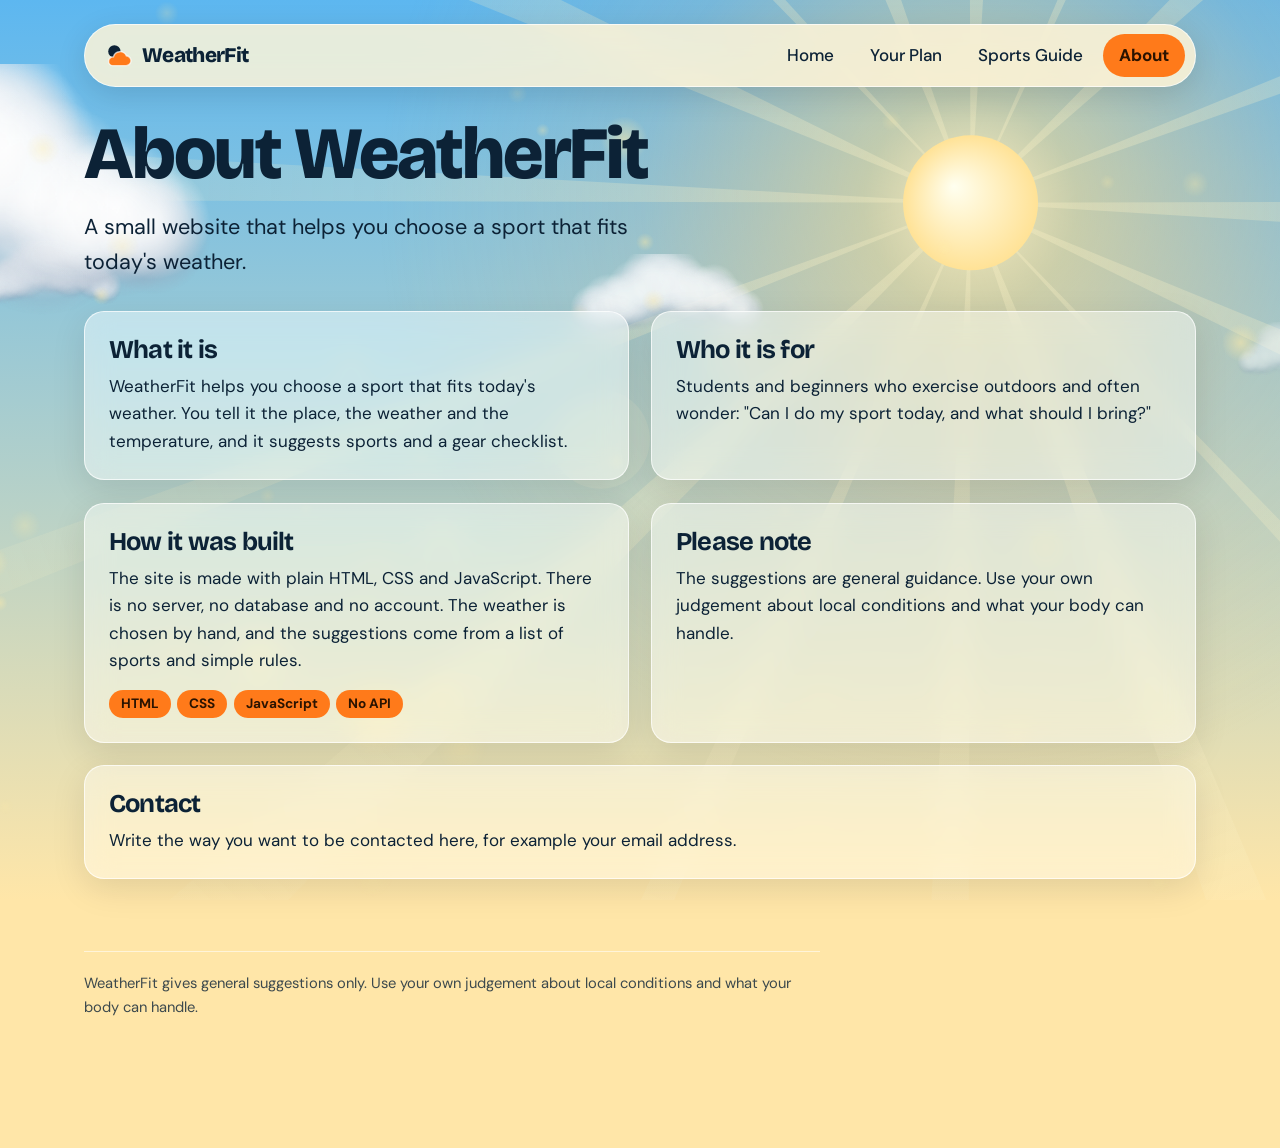
==== about.html @ 41c7cc28 "change2" ====
<!DOCTYPE html>
<html lang="en">
<head>
  <meta charset="UTF-8">
  <meta name="viewport" content="width=device-width, initial-scale=1.0">
  <title>About – WeatherFit</title>
  <meta name="description" content="What WeatherFit is, who it is for and how it was built.">
  <script>try{var w=localStorage.getItem("weatherfit-weather");if(w)document.documentElement.dataset.weather=w}catch(e){}</script>
  <link rel="stylesheet" href="styles.css">
  <link rel="stylesheet" href="about.css">
</head>
<body>
  <header id="site-header"></header>

  <main>
    <h1>About WeatherFit</h1>
    <p class="lead">A small website that helps you choose a sport that fits today's weather.</p>

    <div class="about-grid">
      <section class="panel tilt reveal">
        <h2>What it is</h2>
        <p>WeatherFit helps you choose a sport that fits today's weather. You tell it the place, the weather and the temperature, and it suggests sports and a gear checklist.</p>
      </section>

      <section class="panel tilt reveal">
        <h2>Who it is for</h2>
        <p>Students and beginners who exercise outdoors and often wonder: "Can I do my sport today, and what should I bring?"</p>
      </section>

      <section class="panel tilt reveal">
        <h2>How it was built</h2>
        <p>The site is made with plain HTML, CSS and JavaScript. There is no server, no database and no account. The weather is chosen by hand, and the suggestions come from a list of sports and simple rules.</p>
        <p class="tags"><span>HTML</span><span>CSS</span><span>JavaScript</span><span>No API</span></p>
      </section>

      <section class="panel tilt reveal">
        <h2>Please note</h2>
        <p>The suggestions are general guidance. Use your own judgement about local conditions and what your body can handle.</p>
      </section>

      <section class="panel tilt reveal wide">
        <h2>Contact</h2>
        <p>Write the way you want to be contacted here, for example your email address.</p>
      </section>
    </div>
  </main>

  <footer id="site-footer"></footer>

  <script src="nav.js"></script>
  <script src="sky.js"></script>
  <script src="effects.js"></script>
</body>
</html>
---- styles.css ----
/* WeatherFit - shared styles for every page.
   The whole page changes colour with the weather: sky.js sets <html data-weather="...">
   and the variables below change with it. */

@import url("https://fonts.googleapis.com/css2?family=Bricolage+Grotesque:wght@600;700;800&family=DM+Sans:wght@400;500;700&display=swap");

/* Registering the colours lets the browser fade smoothly from one weather to the next */
@property --sky-top    { syntax: "<color>"; inherits: true; initial-value: #5db7f0; }
@property --sky-bottom { syntax: "<color>"; inherits: true; initial-value: #ffe6a8; }
@property --ink        { syntax: "<color>"; inherits: true; initial-value: #0c2236; }
@property --panel      { syntax: "<color>"; inherits: true; initial-value: rgba(255, 255, 255, 0.46); }
@property --panel-line { syntax: "<color>"; inherits: true; initial-value: rgba(255, 255, 255, 0.7); }
@property --field      { syntax: "<color>"; inherits: true; initial-value: rgba(255, 255, 255, 0.7); }
@property --accent     { syntax: "<color>"; inherits: true; initial-value: #ff7a1a; }
@property --accent-ink { syntax: "<color>"; inherits: true; initial-value: #2b1300; }

:root {
  --sky-top: #5db7f0;
  --sky-bottom: #ffe6a8;
  --ink: #0c2236;
  --panel: rgba(255, 255, 255, 0.46);
  --panel-line: rgba(255, 255, 255, 0.7);
  --field: rgba(255, 255, 255, 0.7);
  --accent: #ff7a1a;
  --accent-ink: #2b1300;

  --display: "Bricolage Grotesque", "Segoe UI", system-ui, sans-serif;
  --text: "DM Sans", system-ui, -apple-system, "Segoe UI", sans-serif;
  --radius: 1.25rem;
}

html[data-weather="cloudy"] {
  --sky-top: #8fa3b5; --sky-bottom: #dfe6ec; --ink: #14212d;
  --panel: rgba(255, 255, 255, 0.5); --panel-line: rgba(255, 255, 255, 0.75); --field: rgba(255, 255, 255, 0.72);
  --accent: #2f4f73; --accent-ink: #ffffff;
}
html[data-weather="rainy"] {
  --sky-top: #101d2e; --sky-bottom: #3b5873; --ink: #eef5fc;
  --panel: rgba(8, 18, 32, 0.5); --panel-line: rgba(180, 210, 240, 0.28); --field: rgba(255, 255, 255, 0.1);
  --accent: #8cc8ff; --accent-ink: #06121f;
}
html[data-weather="snowy"] {
  --sky-top: #a3bad1; --sky-bottom: #e2ecf5; --ink: #12263a;
  --panel: rgba(255, 255, 255, 0.6); --panel-line: rgba(255, 255, 255, 0.9); --field: rgba(255, 255, 255, 0.8);
  --accent: #2b6cb0; --accent-ink: #ffffff;
}
html[data-weather="windy"] {
  --sky-top: #3f9d8a; --sky-bottom: #cfeee0; --ink: #082a22;
  --panel: rgba(255, 255, 255, 0.42); --panel-line: rgba(255, 255, 255, 0.7); --field: rgba(255, 255, 255, 0.7);
  --accent: #0b6b57; --accent-ink: #ffffff;
}

* { box-sizing: border-box; }

html {
  transition: --sky-top .9s ease, --sky-bottom .9s ease, --ink .9s ease, --panel .9s ease,
              --panel-line .9s ease, --field .9s ease, --accent .9s ease, --accent-ink .9s ease;
  background: var(--sky-bottom) linear-gradient(180deg, var(--sky-top), var(--sky-bottom)) fixed;
  color: var(--ink);
  scroll-behavior: smooth;
  scroll-padding-top: 6.5rem;     /* keeps focused items from hiding under the sticky menu */
}

body {
  margin: 0;
  min-height: 100vh;
  font-family: var(--text);
  font-size: 1.0625rem;
  line-height: 1.6;
  padding-bottom: 6rem;          /* room for the bottom bar on phones */
}

/* the weather canvas sits behind everything */
#sky {
  position: fixed;
  inset: 0;
  z-index: -1;
  pointer-events: none;
}

h1, h2, h3 {
  font-family: var(--display);
  line-height: 1.08;
  letter-spacing: -0.03em;
  margin: 0;
}
h1 { font-size: clamp(2.4rem, 7vw, 4.6rem); font-weight: 800; margin-bottom: 1rem; }
h2 { font-size: clamp(1.6rem, 4vw, 2.4rem); font-weight: 700; }
h3 { font-size: 1.2rem; font-weight: 700; }
p { margin: 0 0 1rem; }
a { color: inherit; }

:focus-visible { outline: 3px solid currentColor; outline-offset: 3px; }

main, #site-header, #site-footer {
  max-width: 72rem;
  margin-inline: auto;
  padding-inline: 1.25rem;
}
main { padding-block: 2.5rem 3rem; }

.sr-only {
  position: absolute; width: 1px; height: 1px; overflow: hidden;
  clip: rect(0 0 0 0); white-space: nowrap;
}

.eyebrow {
  display: inline-block;
  margin-bottom: 1rem;
  padding: .3rem .8rem;
  border: 1.5px solid currentColor;
  border-radius: 999px;
  font-size: .8rem;
  font-weight: 700;
  letter-spacing: .08em;
  text-transform: uppercase;
}
.lead { font-size: clamp(1.1rem, 2.4vw, 1.35rem); max-width: 38rem; }

/* ---------- Navigation ---------- */
#site-header { position: sticky; top: .75rem; z-index: 20; padding-top: .75rem; }

.site-nav {
  display: flex;
  align-items: center;
  justify-content: space-between;
  gap: 1rem;
  padding: .55rem .6rem .55rem 1.1rem;
  /* the panel colour over a solid base, so page content never shows through the menu */
  background: linear-gradient(var(--panel), var(--panel)),
              color-mix(in srgb, var(--sky-bottom) 75%, transparent);
  border: 1px solid var(--panel-line);
  border-radius: 999px;
  backdrop-filter: blur(16px) saturate(1.4);
  -webkit-backdrop-filter: blur(16px) saturate(1.4);
  box-shadow: 0 8px 30px rgba(0, 0, 0, .12);
}
.logo {
  display: inline-flex;
  align-items: center;
  gap: .55rem;
  font-family: var(--display);
  font-weight: 800;
  font-size: 1.3rem;
  letter-spacing: -0.03em;
  text-decoration: none;
}
.logo .mark { width: 1.9rem; height: 1.9rem; }
.links { display: flex; gap: .25rem; margin: 0; padding: 0; list-style: none; }
.links a {
  display: block;
  padding: .5rem 1rem;
  border-radius: 999px;
  font-weight: 500;
  text-decoration: none;
  transition: background-color .2s ease;
}
.links a:hover { background: var(--panel-line); }
.links a[aria-current="page"] { background: var(--accent); color: var(--accent-ink); font-weight: 700; }

/* ---------- Glass panels, buttons ---------- */
.panel {
  background: var(--panel);
  border: 1px solid var(--panel-line);
  border-radius: var(--radius);
  padding: 1.5rem;
  backdrop-filter: blur(14px) saturate(1.3);
  -webkit-backdrop-filter: blur(14px) saturate(1.3);
  box-shadow: 0 10px 34px rgba(0, 0, 0, .1);
}

.btn {
  display: inline-block;
  padding: .95rem 1.7rem;
  border: 0;
  border-radius: 999px;
  background: var(--accent);
  color: var(--accent-ink);
  font: 700 1rem/1 var(--text);
  text-decoration: none;
  cursor: pointer;
  box-shadow: 0 8px 22px rgba(0, 0, 0, .18);
  transition: transform .2s ease, box-shadow .2s ease;
}
.btn:hover { transform: translateY(-3px); box-shadow: 0 14px 28px rgba(0, 0, 0, .22); }
.btn.ghost {
  background: transparent;
  color: inherit;
  border: 2px solid currentColor;
  box-shadow: none;
}

/* ---------- 3D tilt and glare (effects.js) ---------- */
.tilt {
  position: relative;
  transform-style: preserve-3d;
  transition: transform .18s ease-out, box-shadow .2s ease;
  will-change: transform;
}
.tilt::after {
  content: "";
  position: absolute;
  inset: 0;
  border-radius: inherit;
  background: radial-gradient(circle at var(--mx, 50%) var(--my, 0%), rgba(255, 255, 255, .35), transparent 55%);
  opacity: 0;
  pointer-events: none;
  transition: opacity .2s ease;
}
.tilt.is-tilting::after { opacity: 1; }
.tilt.is-tilting { box-shadow: 0 22px 44px rgba(0, 0, 0, .22); }

/* ---------- Scroll reveal (effects.js) ---------- */
.js-reveal .reveal { opacity: 0; transform: translateY(26px); transition: opacity .7s ease, transform .7s ease; }
.js-reveal .reveal.in { opacity: 1; transform: none; }

/* ---------- Weather icons ---------- */
.wx-icon { display: inline-block; width: 1.6em; height: 1.6em; vertical-align: middle; }
.wx-icon svg { display: block; width: 100%; height: 100%; }

/* ---------- Forms (used on Your Plan) ---------- */
fieldset { border: 0; margin: 0; padding: 0; min-width: 0; }
legend, label.field-label { display: block; padding: 0; margin-bottom: .6rem; font-weight: 700; }

.choices { display: grid; grid-template-columns: repeat(auto-fill, minmax(7.5rem, 1fr)); gap: .5rem; }
.choice { position: relative; display: flex; }
.choice input { position: absolute; inset: 0; width: 100%; height: 100%; margin: 0; opacity: 0; cursor: pointer; }
.choice span {
  flex: 1;
  display: flex;
  align-items: center;
  justify-content: center;
  gap: .45rem;
  min-height: 3rem;
  padding: .55rem .8rem;
  background: var(--field);
  border: 2px solid transparent;
  border-radius: 1rem;
  font-weight: 500;
  text-align: center;
  transition: background-color .2s ease, transform .2s ease, border-color .2s ease;
}
.choice:hover span { transform: translateY(-2px); border-color: var(--panel-line); }
.choice input:checked + span { background: var(--accent); color: var(--accent-ink); font-weight: 700; }
.choice input:focus-visible + span { outline: 3px solid currentColor; outline-offset: 3px; }
.choice .wx-icon { width: 1.4em; height: 1.4em; }

.error { min-height: 1.3em; margin: .4rem 0 0; font-size: .95rem; font-weight: 700; color: #b3261e; }
html[data-weather="rainy"] .error { color: #ffb4ab; }

/* ---------- Footer ---------- */
#site-footer { padding-block: 1.5rem 2rem; }
#site-footer p {
  max-width: 46rem;
  margin: 0;
  padding-top: 1.25rem;
  border-top: 1px solid var(--panel-line);
  font-size: .92rem;
  opacity: .8;
}

/* ---------- Phones: logo on top, the four links in a bar at the bottom ---------- */
@media (max-width: 47.99rem) {
  /* on phones the top bar scrolls away; the links live in the bottom bar */
  #site-header { position: static; }

  /* no blur on the nav itself: a blurred parent would stop the bottom bar from staying fixed */
  .site-nav {
    padding: .5rem 1rem;
    backdrop-filter: none;
    -webkit-backdrop-filter: none;
  }

  .links {
    position: fixed;
    z-index: 30;
    left: .75rem;
    right: .75rem;
    bottom: .75rem;
    padding: .35rem;
    background: var(--panel);
    border: 1px solid var(--panel-line);
    border-radius: 1.3rem;
    backdrop-filter: blur(18px) saturate(1.4);
    -webkit-backdrop-filter: blur(18px) saturate(1.4);
    box-shadow: 0 10px 30px rgba(0, 0, 0, .25);
  }
  .links li { flex: 1; }
  .links a { padding: .8rem .25rem; text-align: center; font-size: .82rem; border-radius: 1rem; }
}

@media (prefers-reduced-motion: reduce) {
  html { scroll-behavior: auto; transition: none; }
  .tilt, .btn, .choice span, .links a { transition: none; }
  .js-reveal .reveal { opacity: 1; transform: none; transition: none; }
}
---- about.css ----
/* About page only */

.about-grid { display: grid; gap: 1.1rem; margin-top: 2rem; }
.about-grid h2 { margin-bottom: .6rem; font-size: 1.6rem; }
.about-grid p:last-child { margin-bottom: 0; }

.tags { display: flex; flex-wrap: wrap; gap: .4rem; margin-top: 1rem; }
.tags span {
  padding: .2rem .75rem;
  background: var(--accent);
  color: var(--accent-ink);
  border-radius: 999px;
  font-size: .85rem;
  font-weight: 700;
}

@media (min-width: 48rem) {
  .about-grid { grid-template-columns: repeat(2, 1fr); gap: 1.4rem; }
  .about-grid .wide { grid-column: 1 / -1; }
}
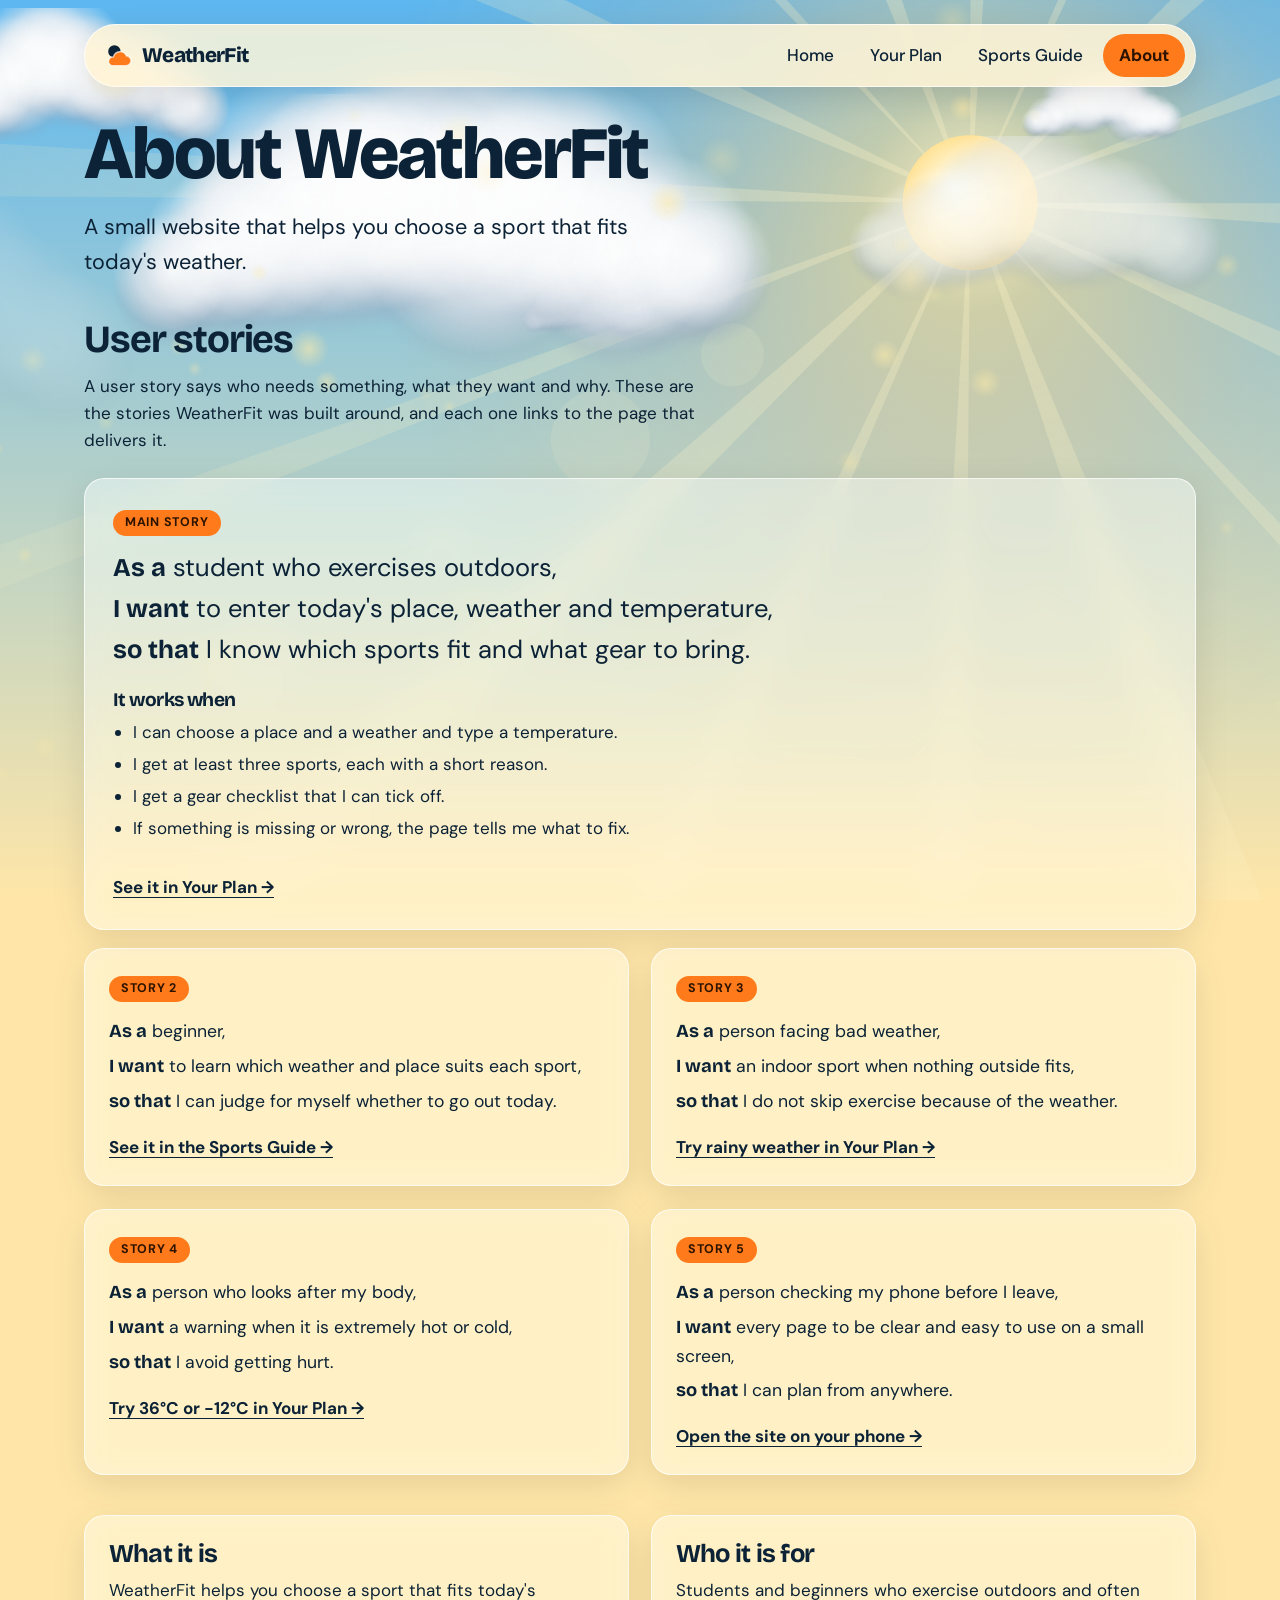
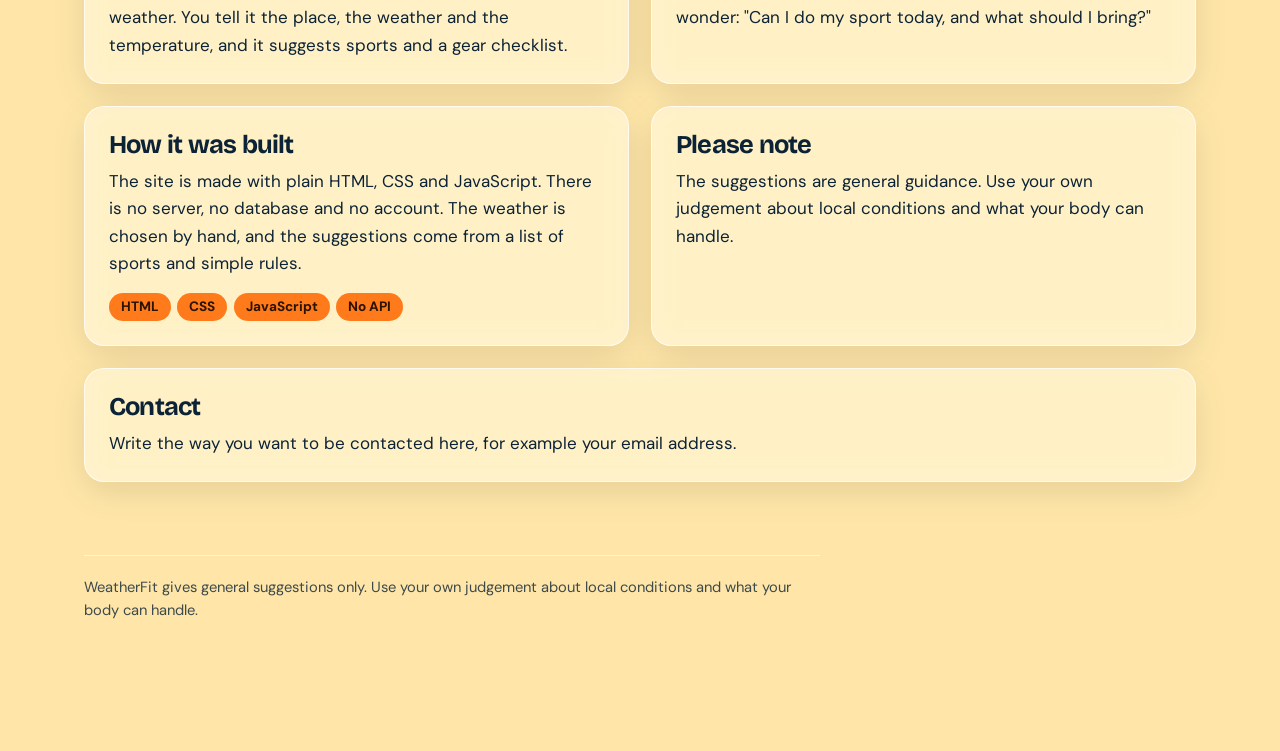
==== commit a84cb02c: "add user stort" ====
--- a/about.html
+++ b/about.html
@@ -4,7 +4,7 @@
   <meta charset="UTF-8">
   <meta name="viewport" content="width=device-width, initial-scale=1.0">
   <title>About – WeatherFit</title>
-  <meta name="description" content="What WeatherFit is, who it is for and how it was built.">
+  <meta name="description" content="What WeatherFit is, who it is for, the user stories behind it and how it was built.">
   <script>try{var w=localStorage.getItem("weatherfit-weather");if(w)document.documentElement.dataset.weather=w}catch(e){}</script>
   <link rel="stylesheet" href="styles.css">
   <link rel="stylesheet" href="about.css">
@@ -15,6 +15,61 @@
   <main>
     <h1>About WeatherFit</h1>
     <p class="lead">A small website that helps you choose a sport that fits today's weather.</p>
+
+    <section class="stories" aria-labelledby="stories-title">
+      <h2 id="stories-title">User stories</h2>
+      <p class="stories-intro">A user story says who needs something, what they want and why. These are the stories WeatherFit was built around, and each one links to the page that delivers it.</p>
+
+      <article class="story story-main panel tilt reveal">
+        <p class="story-tag">Main story</p>
+        <p class="story-line"><strong>As a</strong> student who exercises outdoors,</p>
+        <p class="story-line"><strong>I want</strong> to enter today's place, weather and temperature,</p>
+        <p class="story-line"><strong>so that</strong> I know which sports fit and what gear to bring.</p>
+
+        <h3>It works when</h3>
+        <ul class="criteria">
+          <li>I can choose a place and a weather and type a temperature.</li>
+          <li>I get at least three sports, each with a short reason.</li>
+          <li>I get a gear checklist that I can tick off.</li>
+          <li>If something is missing or wrong, the page tells me what to fix.</li>
+        </ul>
+        <a class="story-link" href="plan.html">See it in Your Plan <span aria-hidden="true">→</span></a>
+      </article>
+
+      <div class="story-grid">
+        <article class="story panel tilt reveal">
+          <p class="story-tag">Story 2</p>
+          <p class="story-line"><strong>As a</strong> beginner,</p>
+          <p class="story-line"><strong>I want</strong> to learn which weather and place suits each sport,</p>
+          <p class="story-line"><strong>so that</strong> I can judge for myself whether to go out today.</p>
+          <a class="story-link" href="sports.html">See it in the Sports Guide <span aria-hidden="true">→</span></a>
+        </article>
+
+        <article class="story panel tilt reveal">
+          <p class="story-tag">Story 3</p>
+          <p class="story-line"><strong>As a</strong> person facing bad weather,</p>
+          <p class="story-line"><strong>I want</strong> an indoor sport when nothing outside fits,</p>
+          <p class="story-line"><strong>so that</strong> I do not skip exercise because of the weather.</p>
+          <a class="story-link" href="plan.html">Try rainy weather in Your Plan <span aria-hidden="true">→</span></a>
+        </article>
+
+        <article class="story panel tilt reveal">
+          <p class="story-tag">Story 4</p>
+          <p class="story-line"><strong>As a</strong> person who looks after my body,</p>
+          <p class="story-line"><strong>I want</strong> a warning when it is extremely hot or cold,</p>
+          <p class="story-line"><strong>so that</strong> I avoid getting hurt.</p>
+          <a class="story-link" href="plan.html">Try 36°C or -12°C in Your Plan <span aria-hidden="true">→</span></a>
+        </article>
+
+        <article class="story panel tilt reveal">
+          <p class="story-tag">Story 5</p>
+          <p class="story-line"><strong>As a</strong> person checking my phone before I leave,</p>
+          <p class="story-line"><strong>I want</strong> every page to be clear and easy to use on a small screen,</p>
+          <p class="story-line"><strong>so that</strong> I can plan from anywhere.</p>
+          <a class="story-link" href="index.html">Open the site on your phone <span aria-hidden="true">→</span></a>
+        </article>
+      </div>
+    </section>
 
     <div class="about-grid">
       <section class="panel tilt reveal">
--- a/about.css
+++ b/about.css
@@ -1,6 +1,45 @@
 /* About page only */
 
-.about-grid { display: grid; gap: 1.1rem; margin-top: 2rem; }
+/* ---------- User stories ---------- */
+.stories { margin-top: 2.5rem; }
+.stories-intro { max-width: 40rem; margin: .75rem 0 1.5rem; }
+
+.story-tag {
+  display: inline-block;
+  margin: 0 0 .9rem;
+  padding: .2rem .75rem;
+  background: var(--accent);
+  color: var(--accent-ink);
+  border-radius: 999px;
+  font-size: .78rem;
+  font-weight: 700;
+  letter-spacing: .06em;
+  text-transform: uppercase;
+}
+
+.story-line { margin: 0 0 .35rem; font-size: 1.1rem; }
+.story-line strong { font-family: var(--display); font-size: 1.15rem; }
+
+.story-main { margin-bottom: 1.1rem; padding: 1.75rem; }
+.story-main .story-line { font-size: clamp(1.2rem, 2.6vw, 1.6rem); line-height: 1.3; margin-bottom: .5rem; }
+.story-main .story-line strong { font-size: inherit; }
+.story-main h3 { margin: 1.5rem 0 .5rem; }
+
+.criteria { margin: 0 0 1.25rem; padding-left: 1.25rem; }
+.criteria li { margin-bottom: .3rem; }
+
+.story-link {
+  display: inline-block;
+  margin-top: .75rem;
+  font-weight: 700;
+  text-underline-offset: 4px;
+}
+.story-link:hover { text-decoration-thickness: 3px; }
+
+.story-grid { display: grid; gap: 1.1rem; }
+
+/* ---------- The rest of the page ---------- */
+.about-grid { display: grid; gap: 1.1rem; margin-top: 2.5rem; }
 .about-grid h2 { margin-bottom: .6rem; font-size: 1.6rem; }
 .about-grid p:last-child { margin-bottom: 0; }
 
@@ -15,6 +54,7 @@
 }
 
 @media (min-width: 48rem) {
+  .story-grid { grid-template-columns: repeat(2, 1fr); gap: 1.4rem; }
   .about-grid { grid-template-columns: repeat(2, 1fr); gap: 1.4rem; }
   .about-grid .wide { grid-column: 1 / -1; }
 }
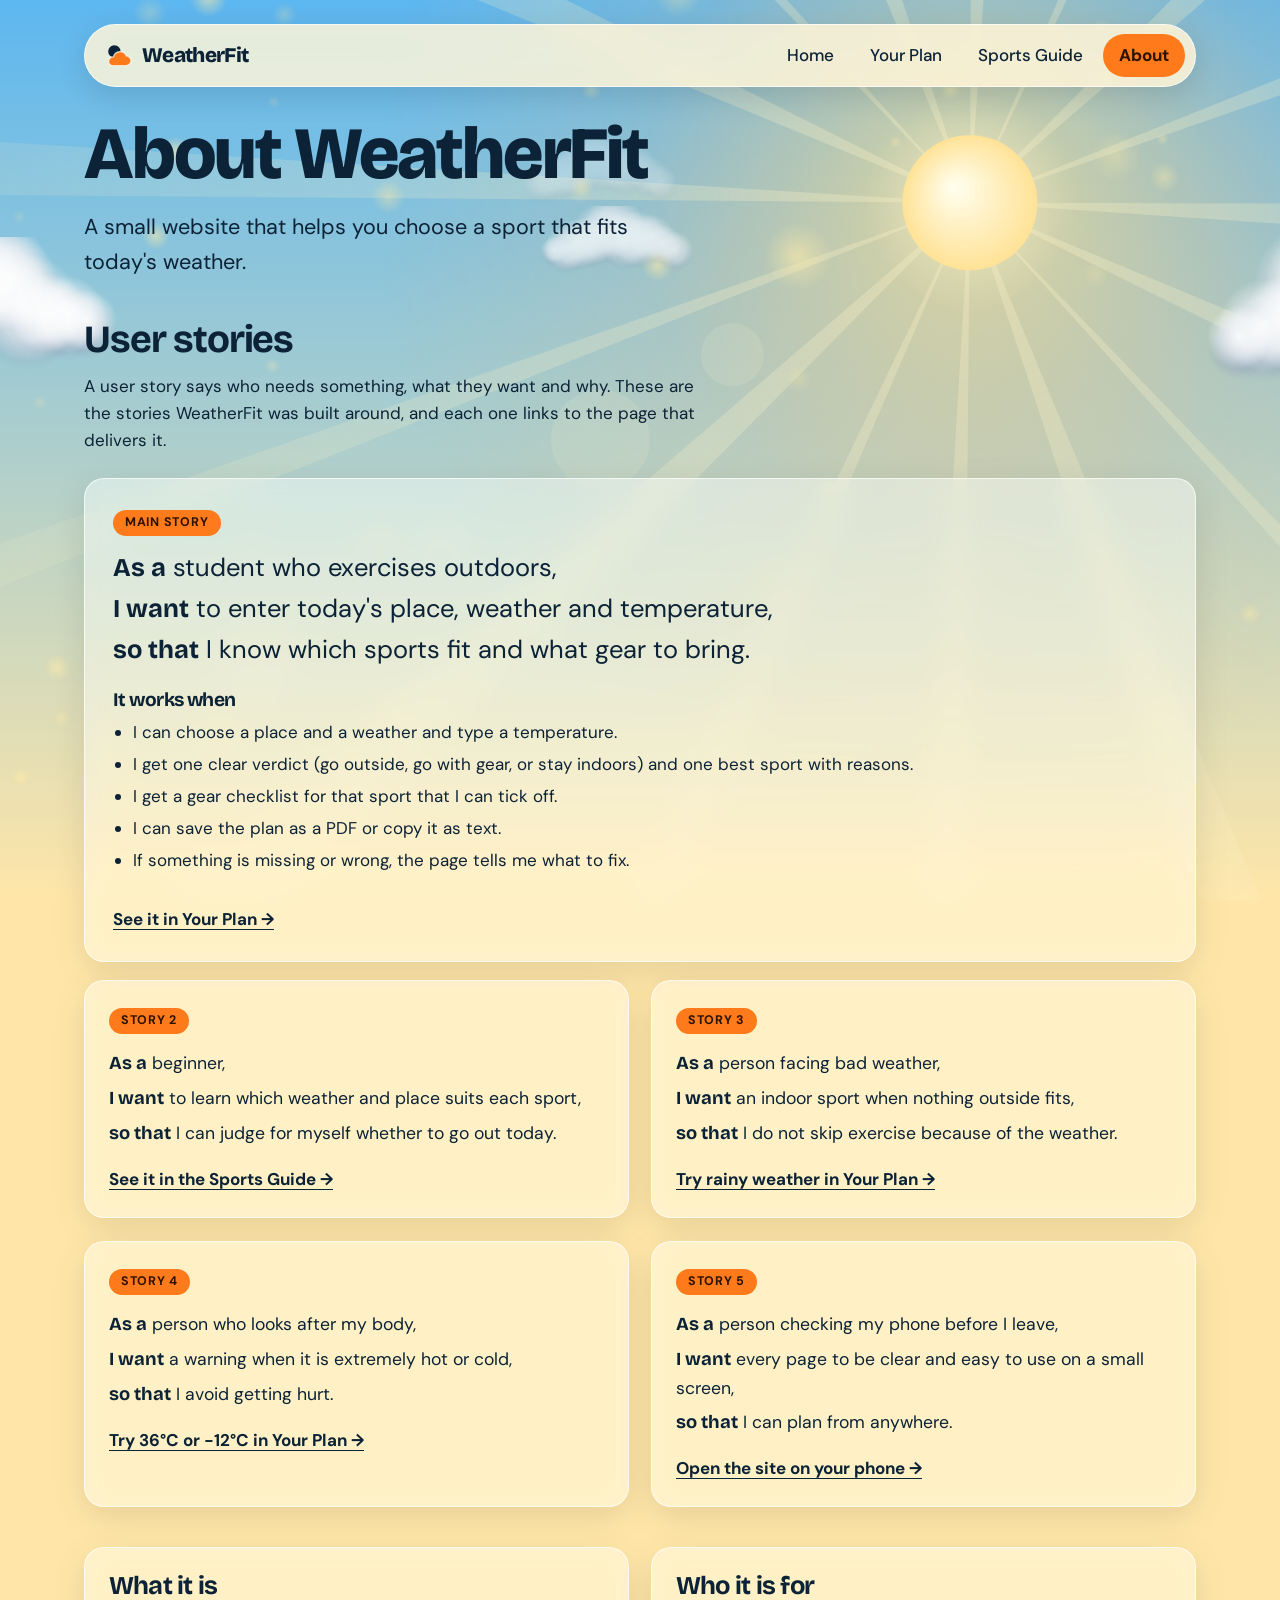
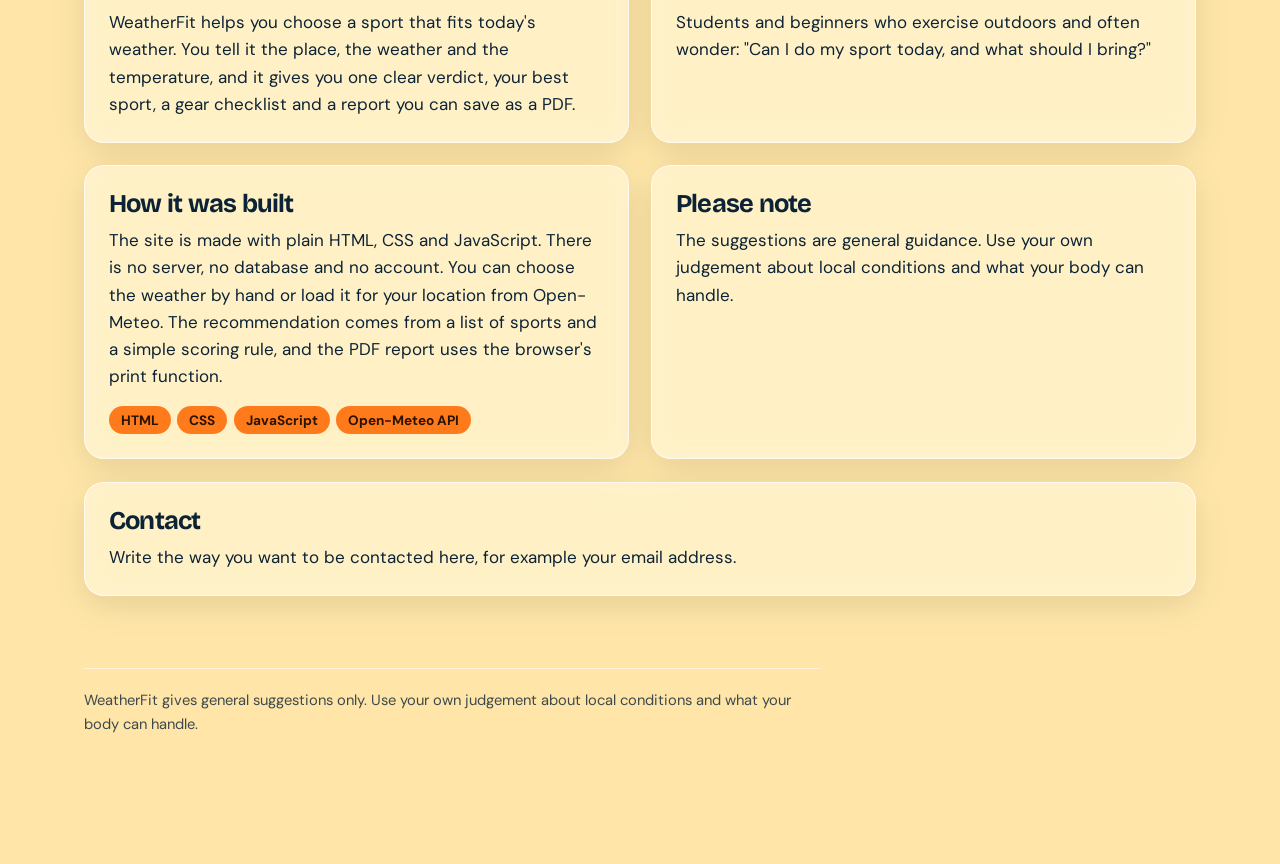
==== commit 17b46e09: "add pdf" ====
--- a/about.html
+++ b/about.html
@@ -29,8 +29,9 @@
         <h3>It works when</h3>
         <ul class="criteria">
           <li>I can choose a place and a weather and type a temperature.</li>
-          <li>I get at least three sports, each with a short reason.</li>
-          <li>I get a gear checklist that I can tick off.</li>
+          <li>I get one clear verdict (go outside, go with gear, or stay indoors) and one best sport with reasons.</li>
+          <li>I get a gear checklist for that sport that I can tick off.</li>
+          <li>I can save the plan as a PDF or copy it as text.</li>
           <li>If something is missing or wrong, the page tells me what to fix.</li>
         </ul>
         <a class="story-link" href="plan.html">See it in Your Plan <span aria-hidden="true">→</span></a>
@@ -74,7 +75,7 @@
     <div class="about-grid">
       <section class="panel tilt reveal">
         <h2>What it is</h2>
-        <p>WeatherFit helps you choose a sport that fits today's weather. You tell it the place, the weather and the temperature, and it suggests sports and a gear checklist.</p>
+        <p>WeatherFit helps you choose a sport that fits today's weather. You tell it the place, the weather and the temperature, and it gives you one clear verdict, your best sport, a gear checklist and a report you can save as a PDF.</p>
       </section>
 
       <section class="panel tilt reveal">
@@ -84,8 +85,8 @@
 
       <section class="panel tilt reveal">
         <h2>How it was built</h2>
-        <p>The site is made with plain HTML, CSS and JavaScript. There is no server, no database and no account. The weather is chosen by hand, and the suggestions come from a list of sports and simple rules.</p>
-        <p class="tags"><span>HTML</span><span>CSS</span><span>JavaScript</span><span>No API</span></p>
+        <p>The site is made with plain HTML, CSS and JavaScript. There is no server, no database and no account. You can choose the weather by hand or load it for your location from Open-Meteo. The recommendation comes from a list of sports and a simple scoring rule, and the PDF report uses the browser's print function.</p>
+        <p class="tags"><span>HTML</span><span>CSS</span><span>JavaScript</span><span>Open-Meteo API</span></p>
       </section>
 
       <section class="panel tilt reveal">
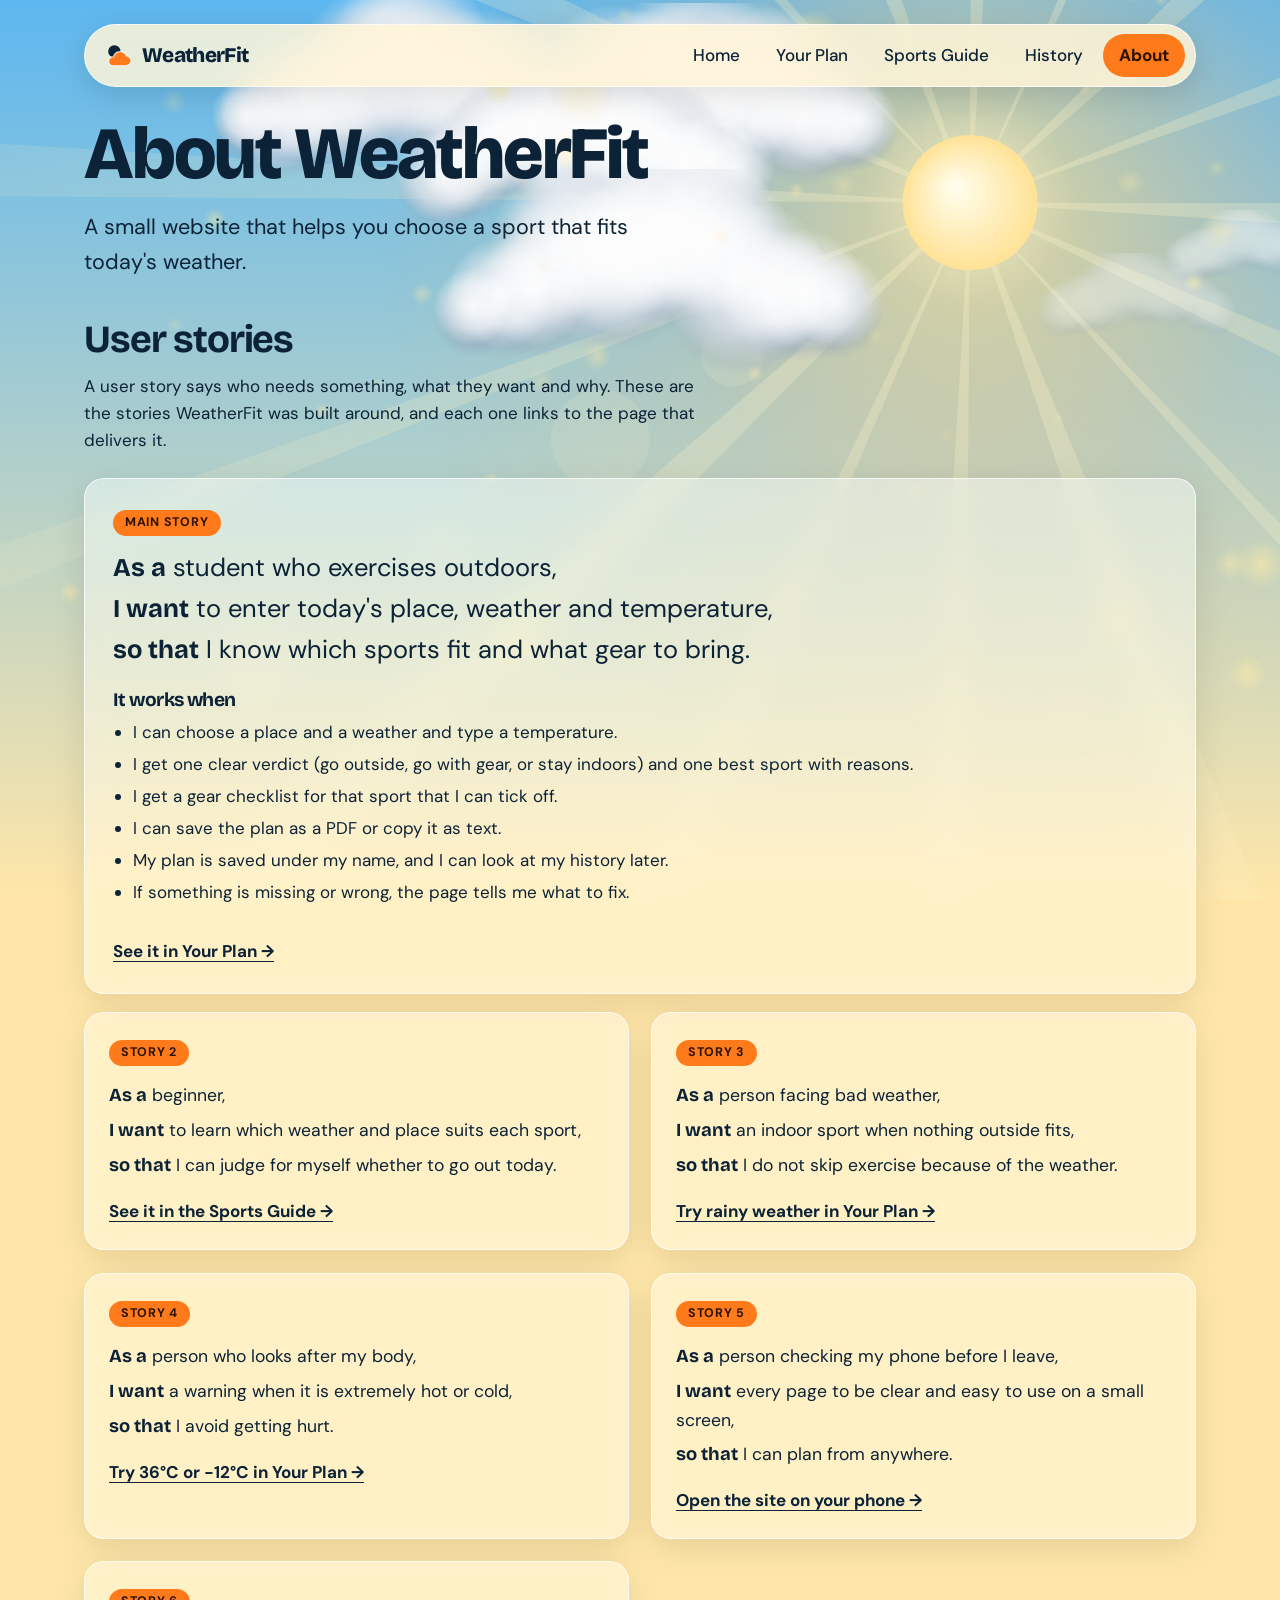
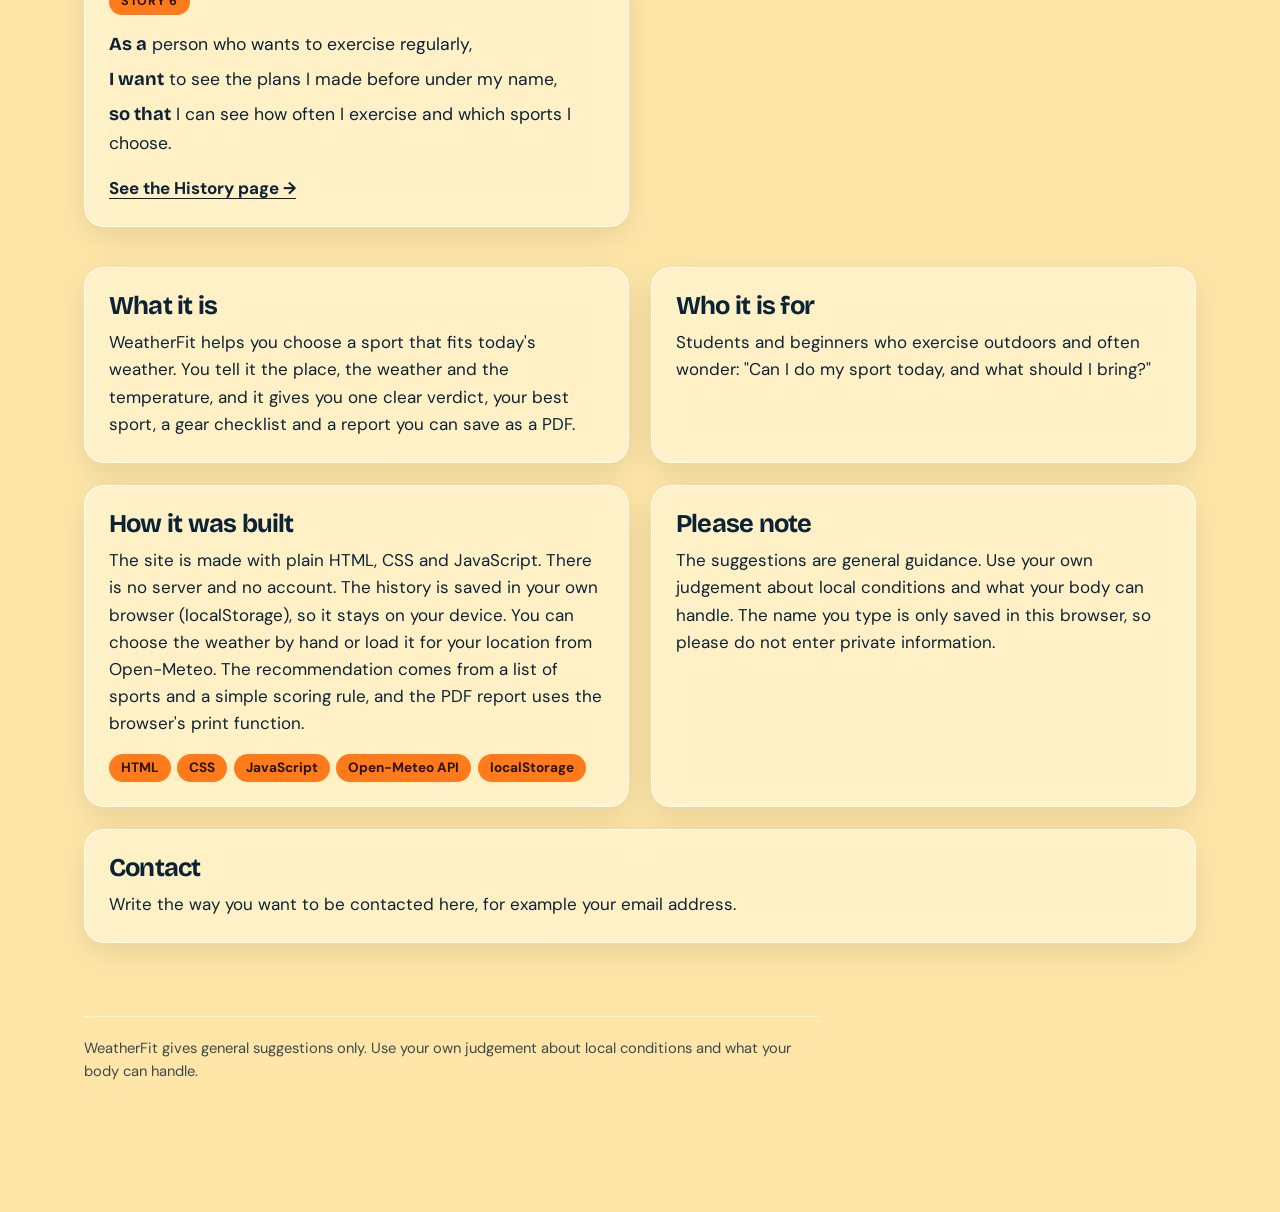
==== commit 38749614: "history" ====
--- a/about.html
+++ b/about.html
@@ -32,6 +32,7 @@
           <li>I get one clear verdict (go outside, go with gear, or stay indoors) and one best sport with reasons.</li>
           <li>I get a gear checklist for that sport that I can tick off.</li>
           <li>I can save the plan as a PDF or copy it as text.</li>
+          <li>My plan is saved under my name, and I can look at my history later.</li>
           <li>If something is missing or wrong, the page tells me what to fix.</li>
         </ul>
         <a class="story-link" href="plan.html">See it in Your Plan <span aria-hidden="true">→</span></a>
@@ -69,6 +70,14 @@
           <p class="story-line"><strong>so that</strong> I can plan from anywhere.</p>
           <a class="story-link" href="index.html">Open the site on your phone <span aria-hidden="true">→</span></a>
         </article>
+
+        <article class="story panel tilt reveal">
+          <p class="story-tag">Story 6</p>
+          <p class="story-line"><strong>As a</strong> person who wants to exercise regularly,</p>
+          <p class="story-line"><strong>I want</strong> to see the plans I made before under my name,</p>
+          <p class="story-line"><strong>so that</strong> I can see how often I exercise and which sports I choose.</p>
+          <a class="story-link" href="history.html">See the History page <span aria-hidden="true">→</span></a>
+        </article>
       </div>
     </section>
 
@@ -85,13 +94,13 @@
 
       <section class="panel tilt reveal">
         <h2>How it was built</h2>
-        <p>The site is made with plain HTML, CSS and JavaScript. There is no server, no database and no account. You can choose the weather by hand or load it for your location from Open-Meteo. The recommendation comes from a list of sports and a simple scoring rule, and the PDF report uses the browser's print function.</p>
-        <p class="tags"><span>HTML</span><span>CSS</span><span>JavaScript</span><span>Open-Meteo API</span></p>
+        <p>The site is made with plain HTML, CSS and JavaScript. There is no server and no account. The history is saved in your own browser (localStorage), so it stays on your device. You can choose the weather by hand or load it for your location from Open-Meteo. The recommendation comes from a list of sports and a simple scoring rule, and the PDF report uses the browser's print function.</p>
+        <p class="tags"><span>HTML</span><span>CSS</span><span>JavaScript</span><span>Open-Meteo API</span><span>localStorage</span></p>
       </section>
 
       <section class="panel tilt reveal">
         <h2>Please note</h2>
-        <p>The suggestions are general guidance. Use your own judgement about local conditions and what your body can handle.</p>
+        <p>The suggestions are general guidance. Use your own judgement about local conditions and what your body can handle. The name you type is only saved in this browser, so please do not enter private information.</p>
       </section>
 
       <section class="panel tilt reveal wide">
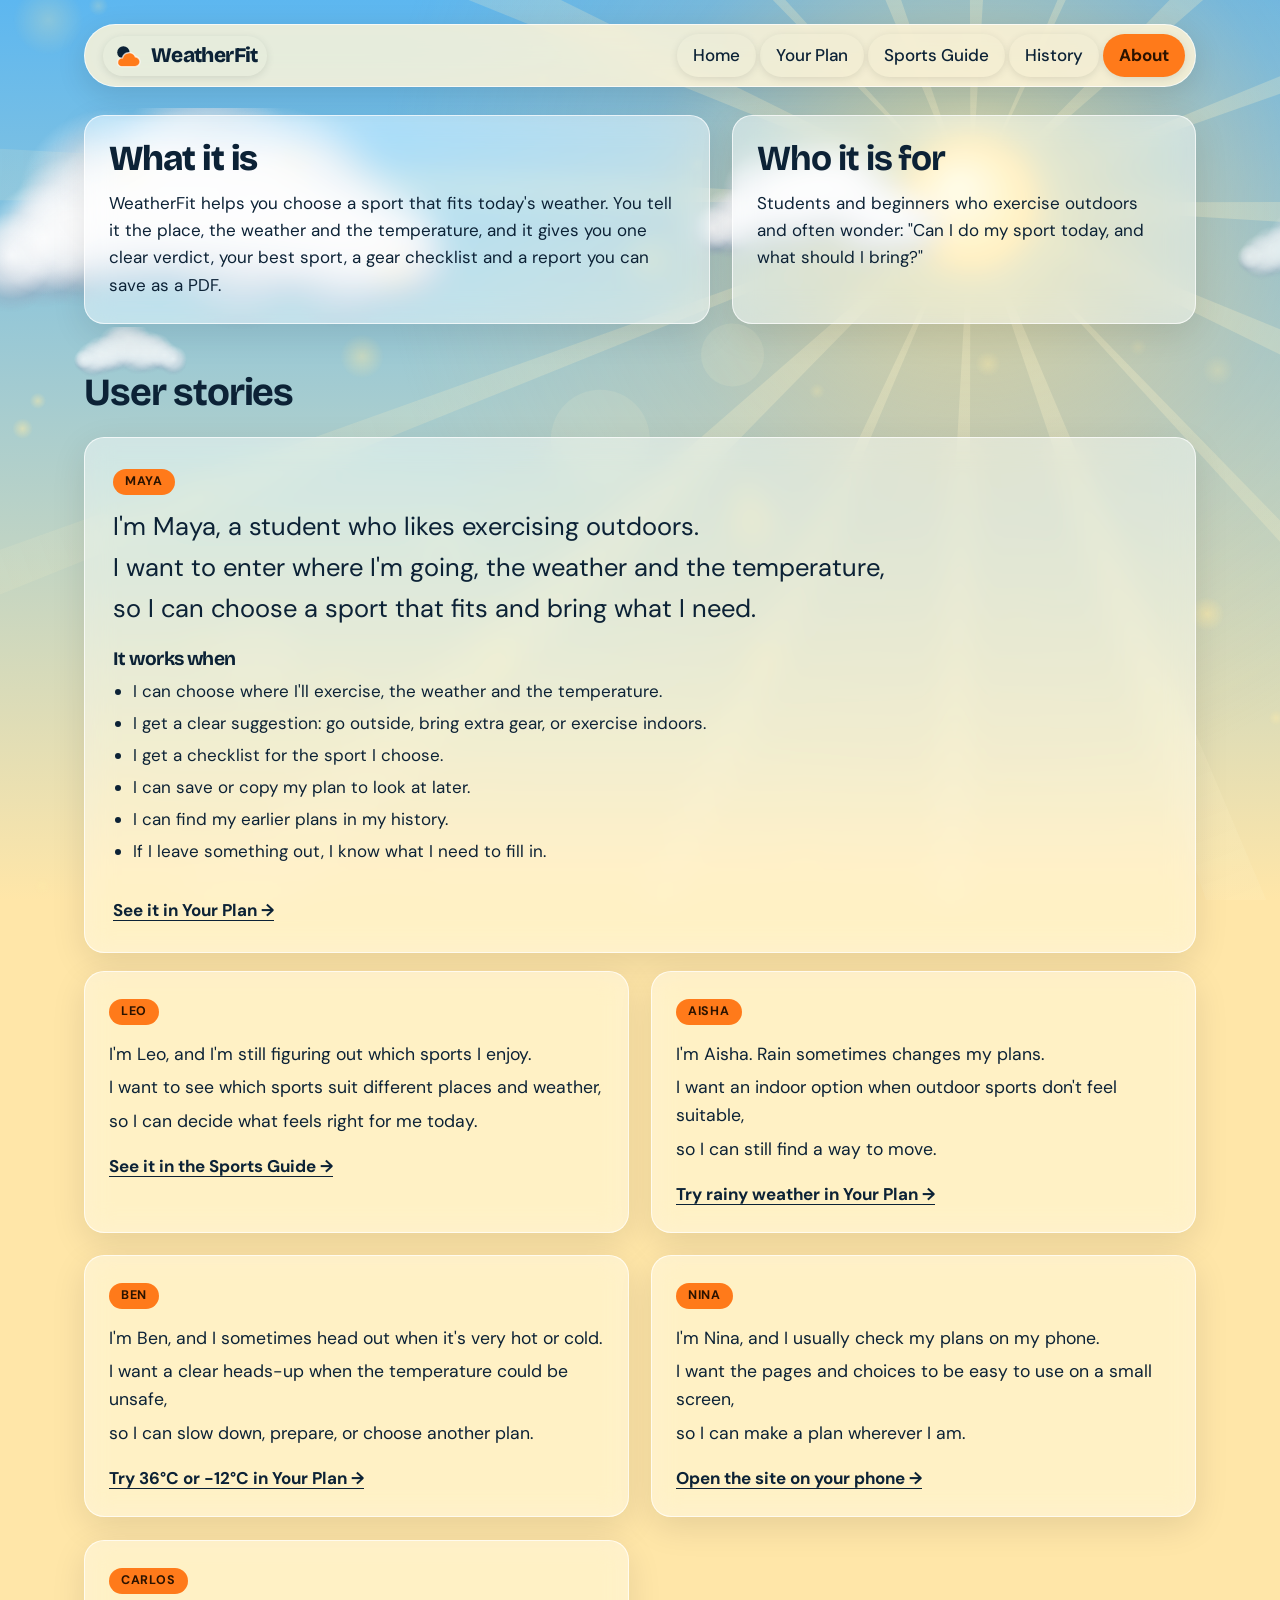
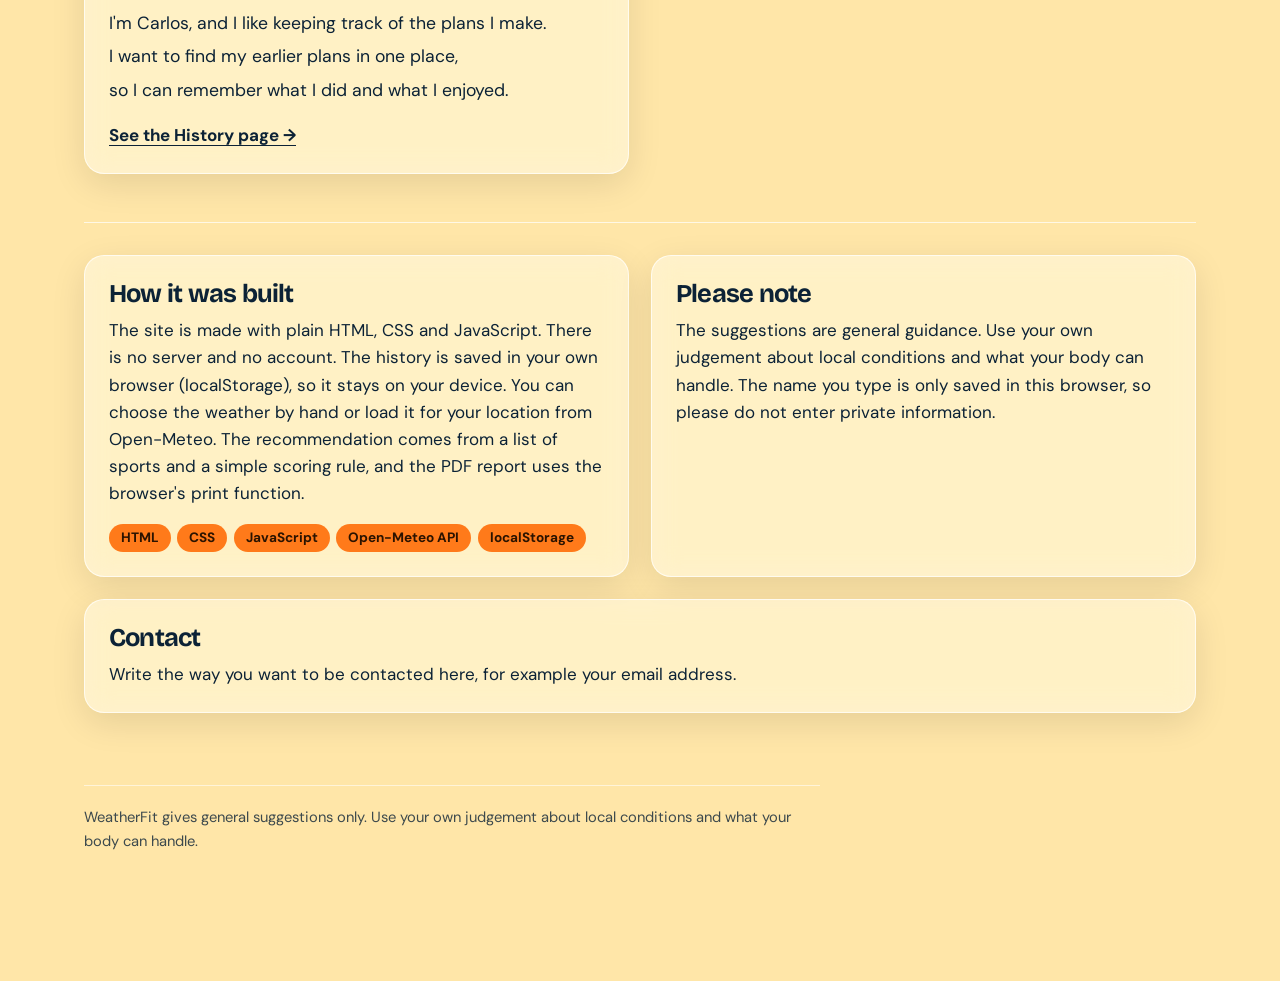
==== commit 29477ea6: "aboutchange" ====
--- a/about.html
+++ b/about.html
@@ -13,77 +13,9 @@
   <header id="site-header"></header>
 
   <main>
-    <h1>About WeatherFit</h1>
-    <p class="lead">A small website that helps you choose a sport that fits today's weather.</p>
-
-    <section class="stories" aria-labelledby="stories-title">
-      <h2 id="stories-title">User stories</h2>
-      <p class="stories-intro">A user story says who needs something, what they want and why. These are the stories WeatherFit was built around, and each one links to the page that delivers it.</p>
-
-      <article class="story story-main panel tilt reveal">
-        <p class="story-tag">Main story</p>
-        <p class="story-line"><strong>As a</strong> student who exercises outdoors,</p>
-        <p class="story-line"><strong>I want</strong> to enter today's place, weather and temperature,</p>
-        <p class="story-line"><strong>so that</strong> I know which sports fit and what gear to bring.</p>
-
-        <h3>It works when</h3>
-        <ul class="criteria">
-          <li>I can choose a place and a weather and type a temperature.</li>
-          <li>I get one clear verdict (go outside, go with gear, or stay indoors) and one best sport with reasons.</li>
-          <li>I get a gear checklist for that sport that I can tick off.</li>
-          <li>I can save the plan as a PDF or copy it as text.</li>
-          <li>My plan is saved under my name, and I can look at my history later.</li>
-          <li>If something is missing or wrong, the page tells me what to fix.</li>
-        </ul>
-        <a class="story-link" href="plan.html">See it in Your Plan <span aria-hidden="true">→</span></a>
-      </article>
-
-      <div class="story-grid">
-        <article class="story panel tilt reveal">
-          <p class="story-tag">Story 2</p>
-          <p class="story-line"><strong>As a</strong> beginner,</p>
-          <p class="story-line"><strong>I want</strong> to learn which weather and place suits each sport,</p>
-          <p class="story-line"><strong>so that</strong> I can judge for myself whether to go out today.</p>
-          <a class="story-link" href="sports.html">See it in the Sports Guide <span aria-hidden="true">→</span></a>
-        </article>
-
-        <article class="story panel tilt reveal">
-          <p class="story-tag">Story 3</p>
-          <p class="story-line"><strong>As a</strong> person facing bad weather,</p>
-          <p class="story-line"><strong>I want</strong> an indoor sport when nothing outside fits,</p>
-          <p class="story-line"><strong>so that</strong> I do not skip exercise because of the weather.</p>
-          <a class="story-link" href="plan.html">Try rainy weather in Your Plan <span aria-hidden="true">→</span></a>
-        </article>
-
-        <article class="story panel tilt reveal">
-          <p class="story-tag">Story 4</p>
-          <p class="story-line"><strong>As a</strong> person who looks after my body,</p>
-          <p class="story-line"><strong>I want</strong> a warning when it is extremely hot or cold,</p>
-          <p class="story-line"><strong>so that</strong> I avoid getting hurt.</p>
-          <a class="story-link" href="plan.html">Try 36°C or -12°C in Your Plan <span aria-hidden="true">→</span></a>
-        </article>
-
-        <article class="story panel tilt reveal">
-          <p class="story-tag">Story 5</p>
-          <p class="story-line"><strong>As a</strong> person checking my phone before I leave,</p>
-          <p class="story-line"><strong>I want</strong> every page to be clear and easy to use on a small screen,</p>
-          <p class="story-line"><strong>so that</strong> I can plan from anywhere.</p>
-          <a class="story-link" href="index.html">Open the site on your phone <span aria-hidden="true">→</span></a>
-        </article>
-
-        <article class="story panel tilt reveal">
-          <p class="story-tag">Story 6</p>
-          <p class="story-line"><strong>As a</strong> person who wants to exercise regularly,</p>
-          <p class="story-line"><strong>I want</strong> to see the plans I made before under my name,</p>
-          <p class="story-line"><strong>so that</strong> I can see how often I exercise and which sports I choose.</p>
-          <a class="story-link" href="history.html">See the History page <span aria-hidden="true">→</span></a>
-        </article>
-      </div>
-    </section>
-
-    <div class="about-grid">
+    <section class="about-overview" aria-label="WeatherFit overview">
       <section class="panel tilt reveal">
-        <h2>What it is</h2>
+        <h1>What it is</h1>
         <p>WeatherFit helps you choose a sport that fits today's weather. You tell it the place, the weather and the temperature, and it gives you one clear verdict, your best sport, a gear checklist and a report you can save as a PDF.</p>
       </section>
 
@@ -91,7 +23,76 @@
         <h2>Who it is for</h2>
         <p>Students and beginners who exercise outdoors and often wonder: "Can I do my sport today, and what should I bring?"</p>
       </section>
+    </section>
 
+    <section class="stories" aria-labelledby="stories-title">
+      <div class="stories-heading">
+        <h2 id="stories-title">User stories</h2>
+      </div>
+
+      <article class="story story-main panel tilt reveal">
+        <p class="story-tag">Maya</p>
+        <p class="story-line">I'm Maya, a student who likes exercising outdoors.</p>
+        <p class="story-line">I want to enter where I'm going, the weather and the temperature,</p>
+        <p class="story-line">so I can choose a sport that fits and bring what I need.</p>
+
+        <h3>It works when</h3>
+        <ul class="criteria">
+          <li>I can choose where I'll exercise, the weather and the temperature.</li>
+          <li>I get a clear suggestion: go outside, bring extra gear, or exercise indoors.</li>
+          <li>I get a checklist for the sport I choose.</li>
+          <li>I can save or copy my plan to look at later.</li>
+          <li>I can find my earlier plans in my history.</li>
+          <li>If I leave something out, I know what I need to fill in.</li>
+        </ul>
+        <a class="story-link" href="plan.html">See it in Your Plan <span aria-hidden="true">→</span></a>
+      </article>
+
+      <div class="story-grid">
+        <article class="story panel tilt reveal">
+          <p class="story-tag">Leo</p>
+          <p class="story-line">I'm Leo, and I'm still figuring out which sports I enjoy.</p>
+          <p class="story-line">I want to see which sports suit different places and weather,</p>
+          <p class="story-line">so I can decide what feels right for me today.</p>
+          <a class="story-link" href="sports.html">See it in the Sports Guide <span aria-hidden="true">→</span></a>
+        </article>
+
+        <article class="story panel tilt reveal">
+          <p class="story-tag">Aisha</p>
+          <p class="story-line">I'm Aisha. Rain sometimes changes my plans.</p>
+          <p class="story-line">I want an indoor option when outdoor sports don't feel suitable,</p>
+          <p class="story-line">so I can still find a way to move.</p>
+          <a class="story-link" href="plan.html">Try rainy weather in Your Plan <span aria-hidden="true">→</span></a>
+        </article>
+
+        <article class="story panel tilt reveal">
+          <p class="story-tag">Ben</p>
+          <p class="story-line">I'm Ben, and I sometimes head out when it's very hot or cold.</p>
+          <p class="story-line">I want a clear heads-up when the temperature could be unsafe,</p>
+          <p class="story-line">so I can slow down, prepare, or choose another plan.</p>
+          <a class="story-link" href="plan.html">Try 36°C or -12°C in Your Plan <span aria-hidden="true">→</span></a>
+        </article>
+
+        <article class="story panel tilt reveal">
+          <p class="story-tag">Nina</p>
+          <p class="story-line">I'm Nina, and I usually check my plans on my phone.</p>
+          <p class="story-line">I want the pages and choices to be easy to use on a small screen,</p>
+          <p class="story-line">so I can make a plan wherever I am.</p>
+          <a class="story-link" href="index.html">Open the site on your phone <span aria-hidden="true">→</span></a>
+        </article>
+
+        <article class="story panel tilt reveal">
+          <p class="story-tag">Carlos</p>
+          <p class="story-line">I'm Carlos, and I like keeping track of the plans I make.</p>
+          <p class="story-line">I want to find my earlier plans in one place,</p>
+          <p class="story-line">so I can remember what I did and what I enjoyed.</p>
+          <a class="story-link" href="history.html">See the History page <span aria-hidden="true">→</span></a>
+        </article>
+      </div>
+    </section>
+
+    <section class="about-details" aria-label="More about WeatherFit">
+      <div class="about-grid">
       <section class="panel tilt reveal">
         <h2>How it was built</h2>
         <p>The site is made with plain HTML, CSS and JavaScript. There is no server and no account. The history is saved in your own browser (localStorage), so it stays on your device. You can choose the weather by hand or load it for your location from Open-Meteo. The recommendation comes from a list of sports and a simple scoring rule, and the PDF report uses the browser's print function.</p>
@@ -107,7 +108,8 @@
         <h2>Contact</h2>
         <p>Write the way you want to be contacted here, for example your email address.</p>
       </section>
-    </div>
+      </div>
+    </section>
   </main>
 
   <footer id="site-footer"></footer>
--- a/styles.css
+++ b/styles.css
@@ -139,11 +139,15 @@
   display: inline-flex;
   align-items: center;
   gap: .55rem;
+  padding: .2rem .55rem;
+  border-radius: 999px;
   font-family: var(--display);
   font-weight: 800;
   font-size: 1.3rem;
   letter-spacing: -0.03em;
   text-decoration: none;
+  box-shadow: 0 2px 8px rgba(0, 0, 0, .1);
+  transition: box-shadow .2s ease;
 }
 .logo .mark { width: 1.9rem; height: 1.9rem; }
 .links { display: flex; gap: .25rem; margin: 0; padding: 0; list-style: none; }
@@ -153,10 +157,26 @@
   border-radius: 999px;
   font-weight: 500;
   text-decoration: none;
-  transition: background-color .2s ease;
+  box-shadow: 0 2px 8px rgba(0, 0, 0, .1);
+  transition: background-color .2s ease, box-shadow .2s ease;
 }
 .links a:hover { background: var(--panel-line); }
 .links a[aria-current="page"] { background: var(--accent); color: var(--accent-ink); font-weight: 700; }
+.links a:hover, .links a:focus-visible, .links a:active {
+  border-radius: 999px;
+  box-shadow: 0 0 0 1px color-mix(in srgb, currentColor 55%, transparent),
+              0 4px 14px rgba(0, 0, 0, .16),
+              inset 0 2px 8px rgba(0, 0, 0, .14);
+}
+.logo:hover, .logo:focus-visible, .logo:active {
+  outline: none;
+  box-shadow: 0 0 0 1px color-mix(in srgb, currentColor 55%, transparent),
+              0 4px 14px rgba(0, 0, 0, .16),
+              inset 0 2px 8px rgba(0, 0, 0, .14);
+}
+.links a:focus-visible, .links a:active, .logo:focus-visible, .logo:active {
+  transform: translateY(2px) scale(.96);
+}
 
 /* ---------- Glass panels, buttons ---------- */
 .panel {
@@ -209,6 +229,17 @@
 }
 .tilt.is-tilting::after { opacity: 1; }
 .tilt.is-tilting { box-shadow: 0 22px 44px rgba(0, 0, 0, .22); }
+.site-nav .links a.is-tilting {
+  box-shadow: 0 0 0 1px color-mix(in srgb, currentColor 55%, transparent),
+              0 4px 14px rgba(0, 0, 0, .16),
+              inset 0 2px 8px rgba(0, 0, 0, .14);
+}
+.site-nav .logo.is-tilting {
+  outline: none;
+  box-shadow: 0 0 0 1px color-mix(in srgb, currentColor 55%, transparent),
+              0 4px 14px rgba(0, 0, 0, .16),
+              inset 0 2px 8px rgba(0, 0, 0, .14);
+}
 
 /* ---------- Scroll reveal (effects.js) ---------- */
 .js-reveal .reveal { opacity: 0; transform: translateY(26px); transition: opacity .7s ease, transform .7s ease; }
--- a/about.css
+++ b/about.css
@@ -1,8 +1,25 @@
 /* About page only */
 
+/* ---------- Overview ---------- */
+.about-overview {
+  display: grid;
+  gap: 1.1rem;
+  align-items: stretch;
+}
+.about-overview .panel { height: 100%; }
+.about-overview h1, .about-overview h2 {
+  margin-bottom: .75rem;
+  font-size: clamp(1.6rem, 3.5vw, 2.2rem);
+}
+.about-overview p { max-width: 42rem; margin-bottom: 0; }
+
 /* ---------- User stories ---------- */
-.stories { margin-top: 2.5rem; }
-.stories-intro { max-width: 40rem; margin: .75rem 0 1.5rem; }
+.stories { margin-top: 3rem; }
+.stories-heading {
+  display: flex;
+  align-items: center;
+  margin-bottom: 1.5rem;
+}
 
 .story-tag {
   display: inline-block;
@@ -38,8 +55,9 @@
 
 .story-grid { display: grid; gap: 1.1rem; }
 
-/* ---------- The rest of the page ---------- */
-.about-grid { display: grid; gap: 1.1rem; margin-top: 2.5rem; }
+/* ---------- More about WeatherFit ---------- */
+.about-details { margin-top: 3rem; padding-top: 2rem; border-top: 1px solid var(--panel-line); }
+.about-grid { display: grid; gap: 1.1rem; }
 .about-grid h2 { margin-bottom: .6rem; font-size: 1.6rem; }
 .about-grid p:last-child { margin-bottom: 0; }
 
@@ -54,7 +72,8 @@
 }
 
 @media (min-width: 48rem) {
+  .about-overview { grid-template-columns: 1.35fr 1fr; gap: 1.4rem; }
   .story-grid { grid-template-columns: repeat(2, 1fr); gap: 1.4rem; }
   .about-grid { grid-template-columns: repeat(2, 1fr); gap: 1.4rem; }
   .about-grid .wide { grid-column: 1 / -1; }
-}+}
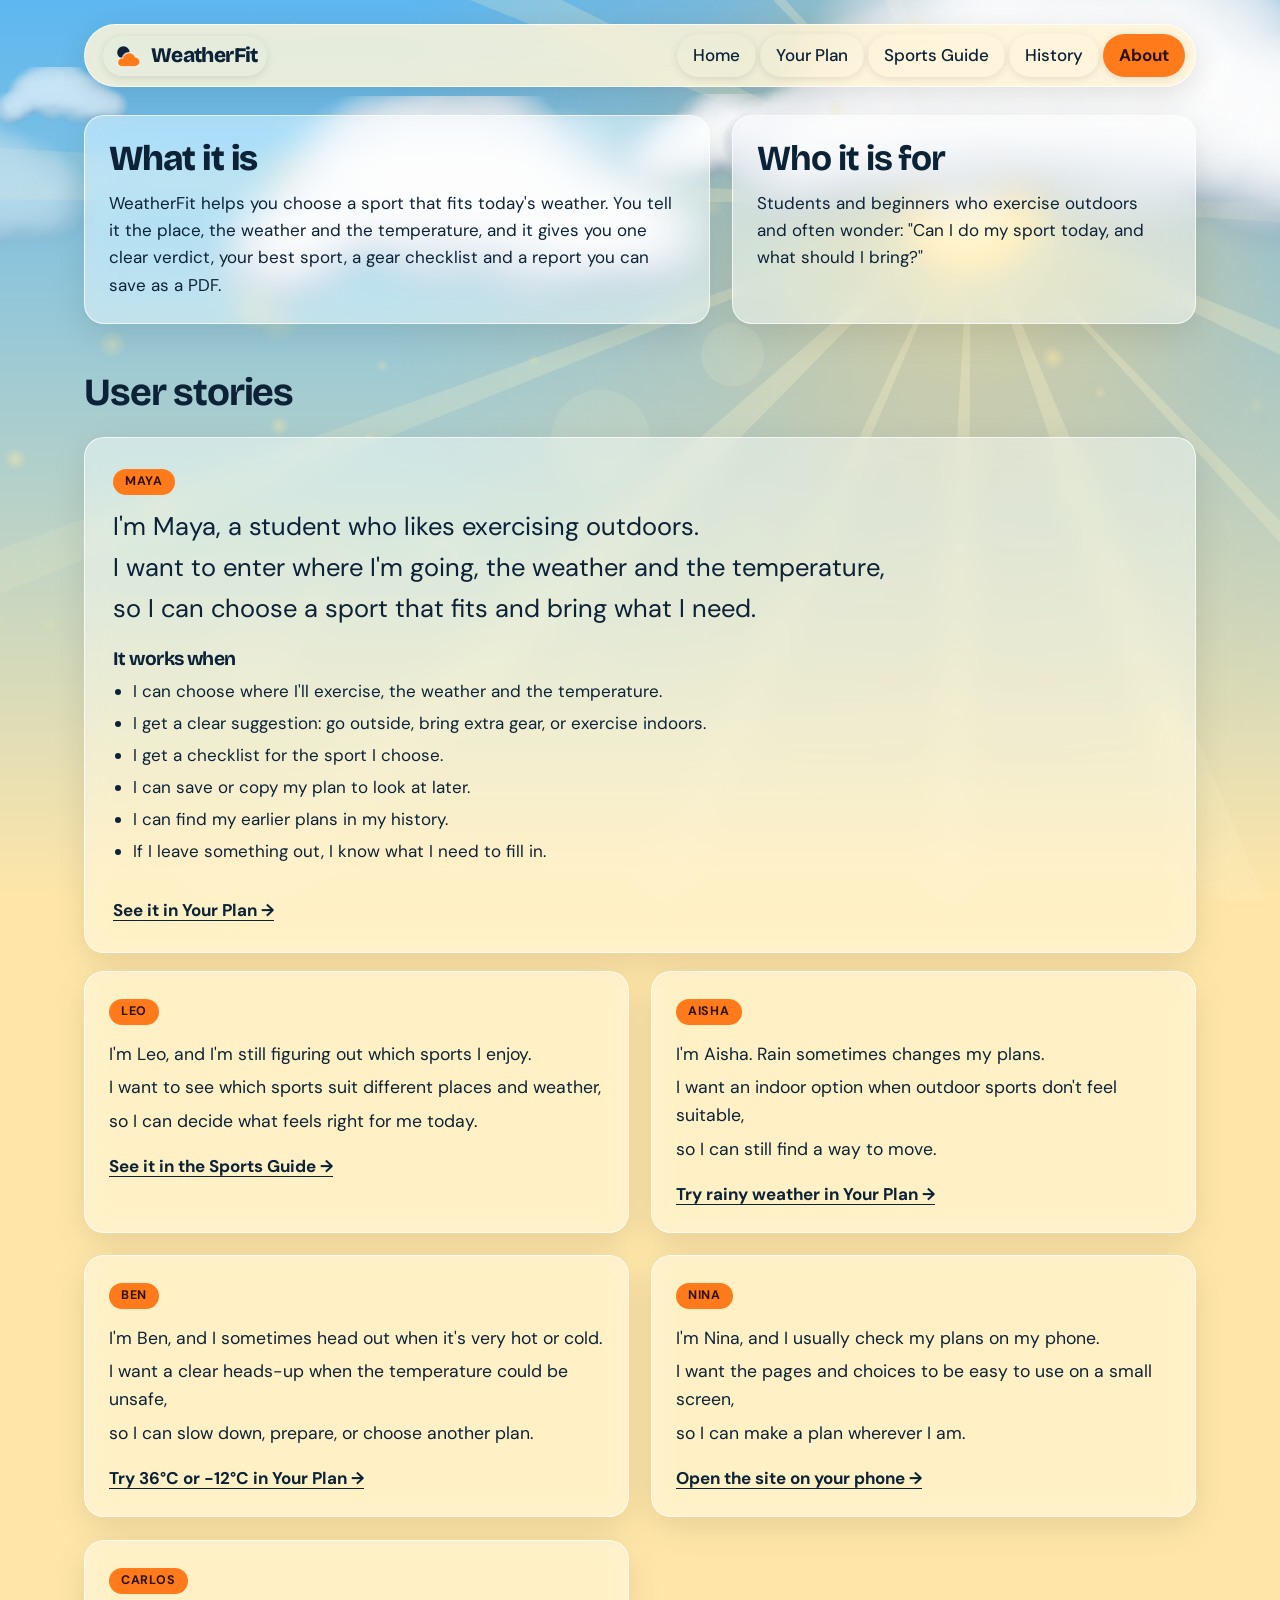
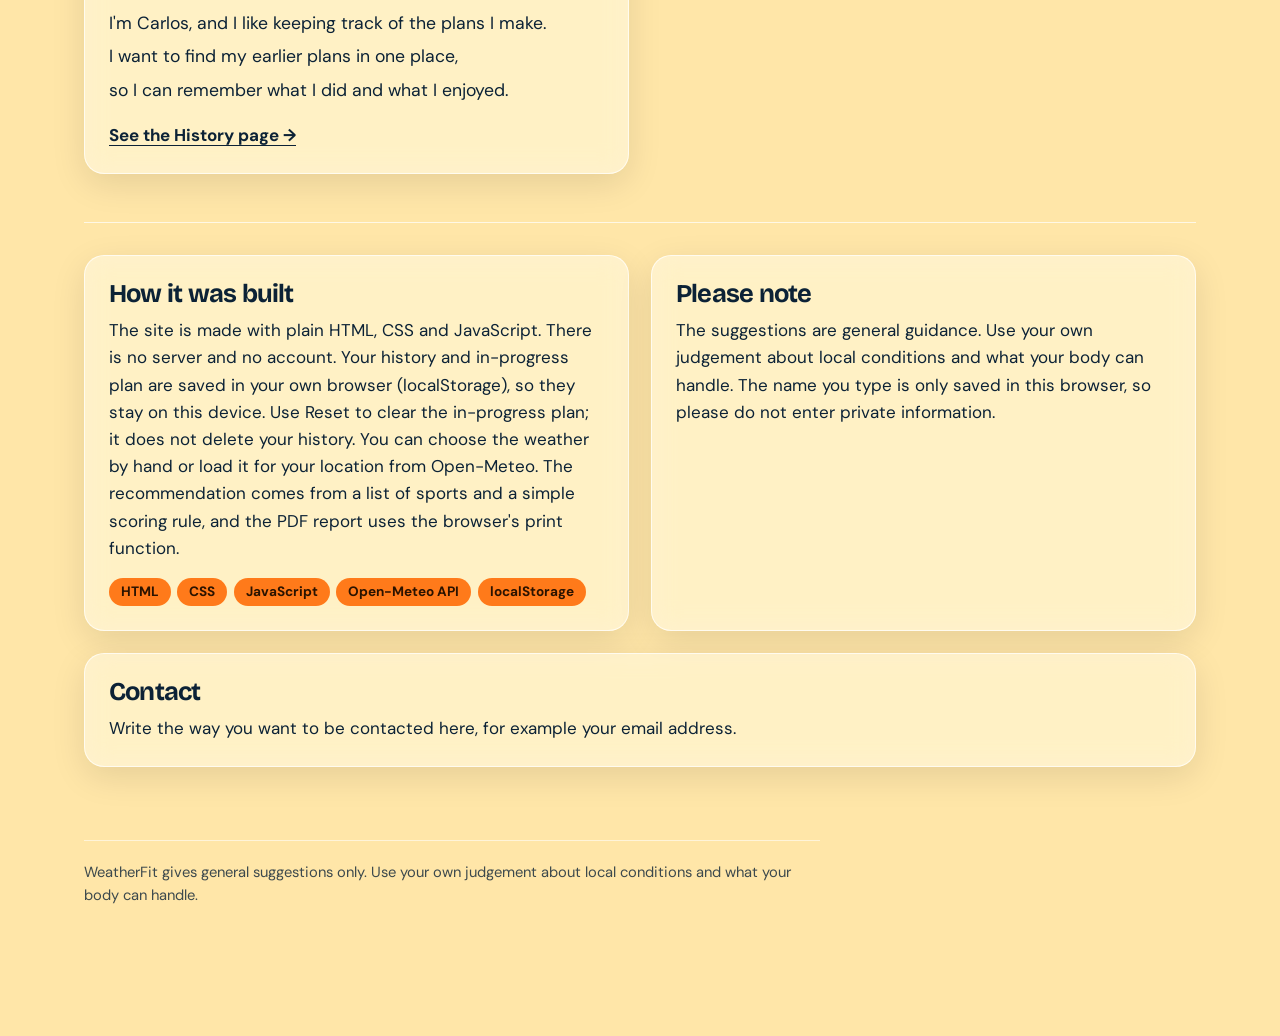
==== commit 44aa6fbe: "keep plan" ====
--- a/about.html
+++ b/about.html
@@ -95,7 +95,7 @@
       <div class="about-grid">
       <section class="panel tilt reveal">
         <h2>How it was built</h2>
-        <p>The site is made with plain HTML, CSS and JavaScript. There is no server and no account. The history is saved in your own browser (localStorage), so it stays on your device. You can choose the weather by hand or load it for your location from Open-Meteo. The recommendation comes from a list of sports and a simple scoring rule, and the PDF report uses the browser's print function.</p>
+        <p>The site is made with plain HTML, CSS and JavaScript. There is no server and no account. Your history and in-progress plan are saved in your own browser (localStorage), so they stay on this device. Use Reset to clear the in-progress plan; it does not delete your history. You can choose the weather by hand or load it for your location from Open-Meteo. The recommendation comes from a list of sports and a simple scoring rule, and the PDF report uses the browser's print function.</p>
         <p class="tags"><span>HTML</span><span>CSS</span><span>JavaScript</span><span>Open-Meteo API</span><span>localStorage</span></p>
       </section>
 
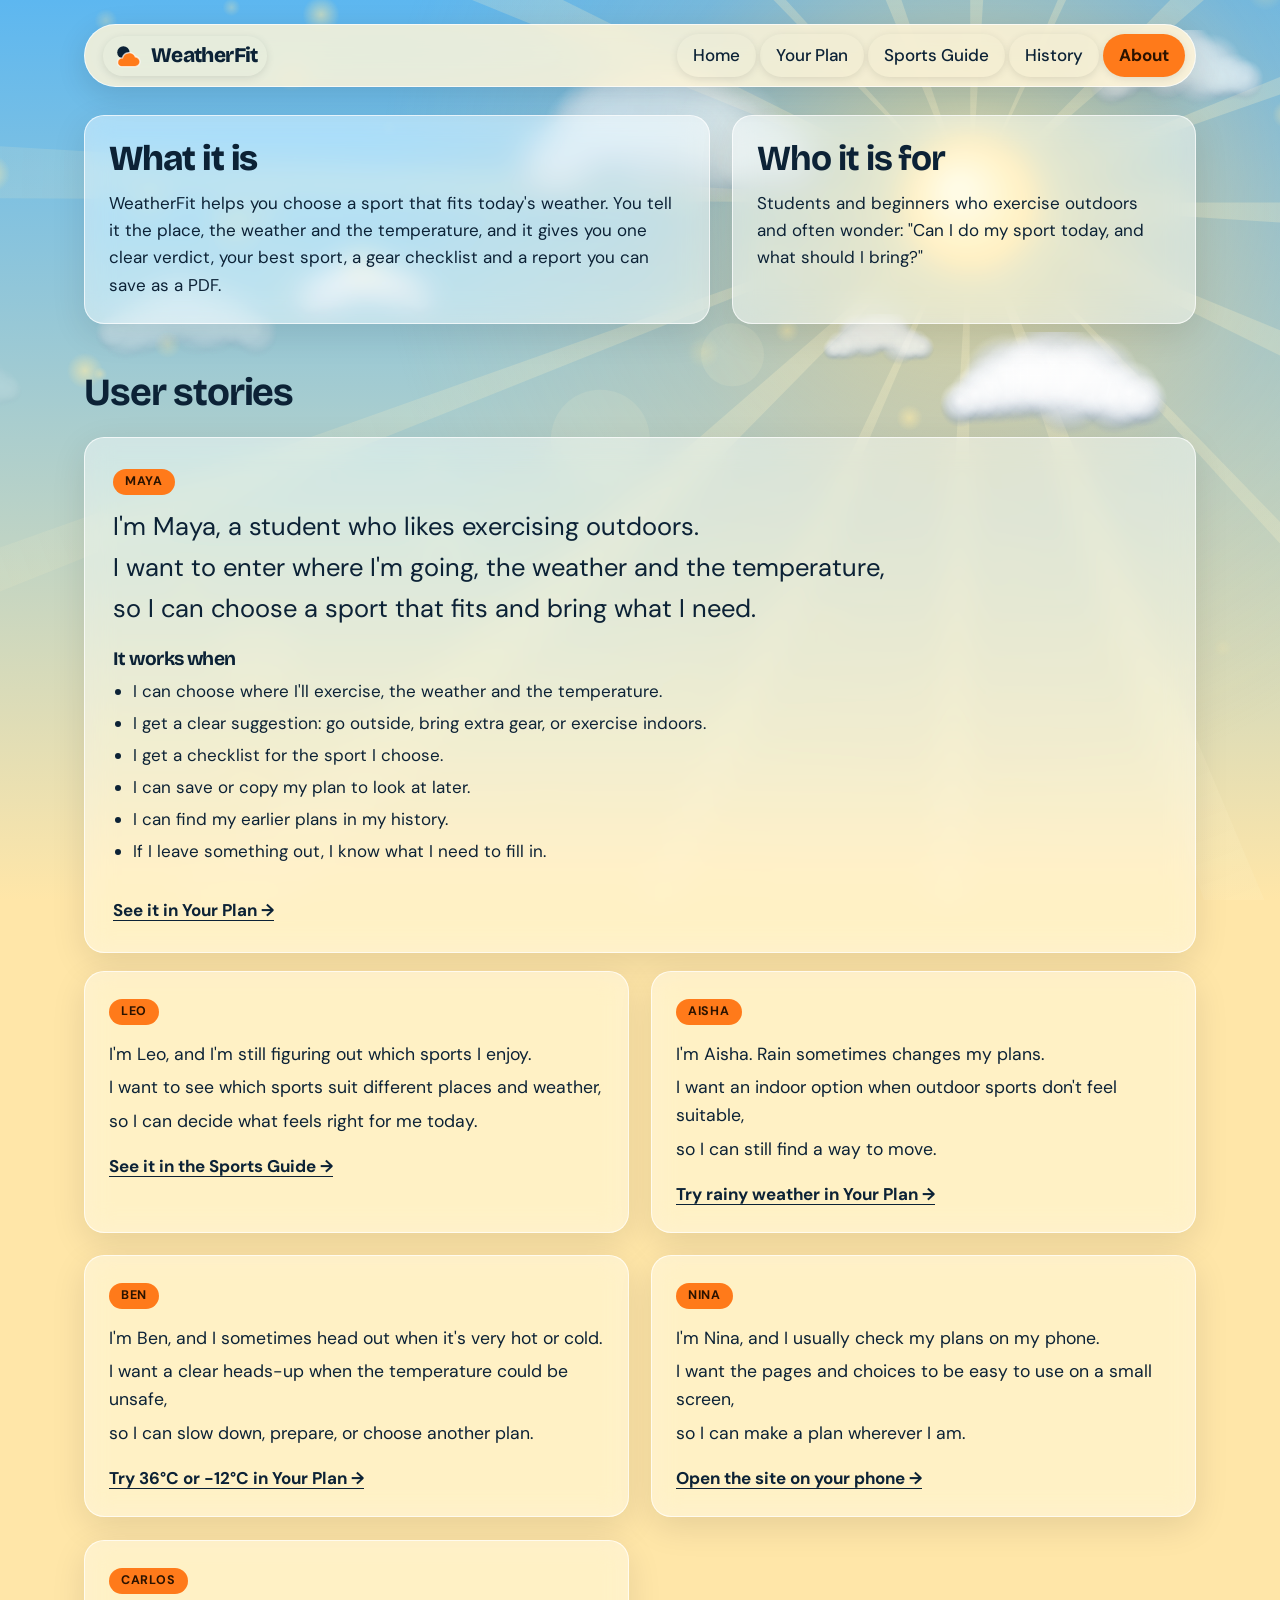
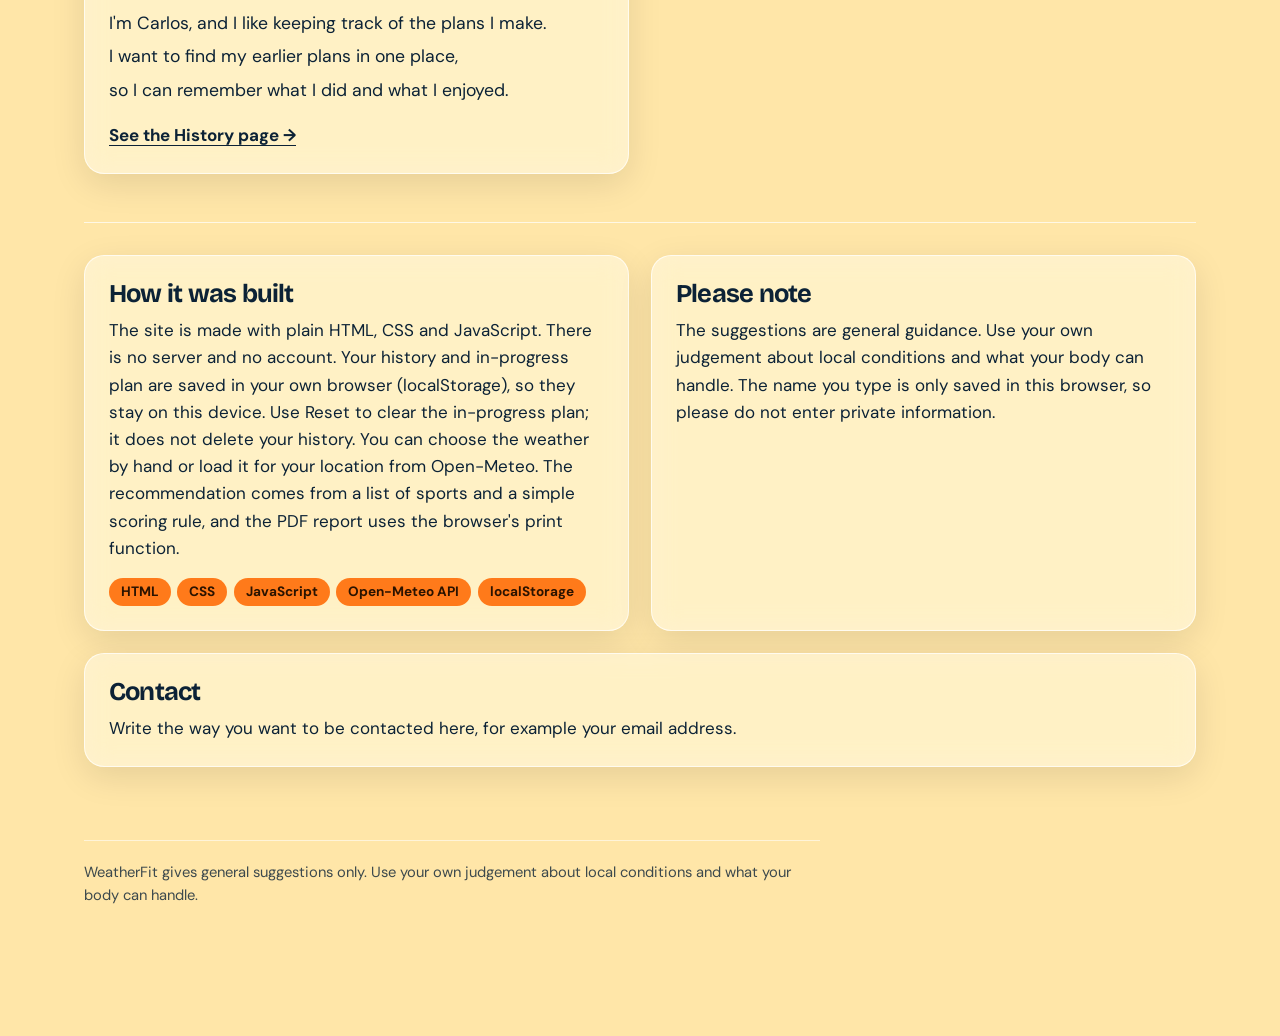
==== commit 254d125c: "favion add" ====
--- a/about.html
+++ b/about.html
@@ -6,6 +6,8 @@
   <title>About – WeatherFit</title>
   <meta name="description" content="What WeatherFit is, who it is for, the user stories behind it and how it was built.">
   <script>try{var w=localStorage.getItem("weatherfit-weather");if(w)document.documentElement.dataset.weather=w}catch(e){}</script>
+  <link rel="icon" type="image/png" sizes="32x32" href="favicon-32.png">
+
   <link rel="stylesheet" href="styles.css">
   <link rel="stylesheet" href="about.css">
 </head>
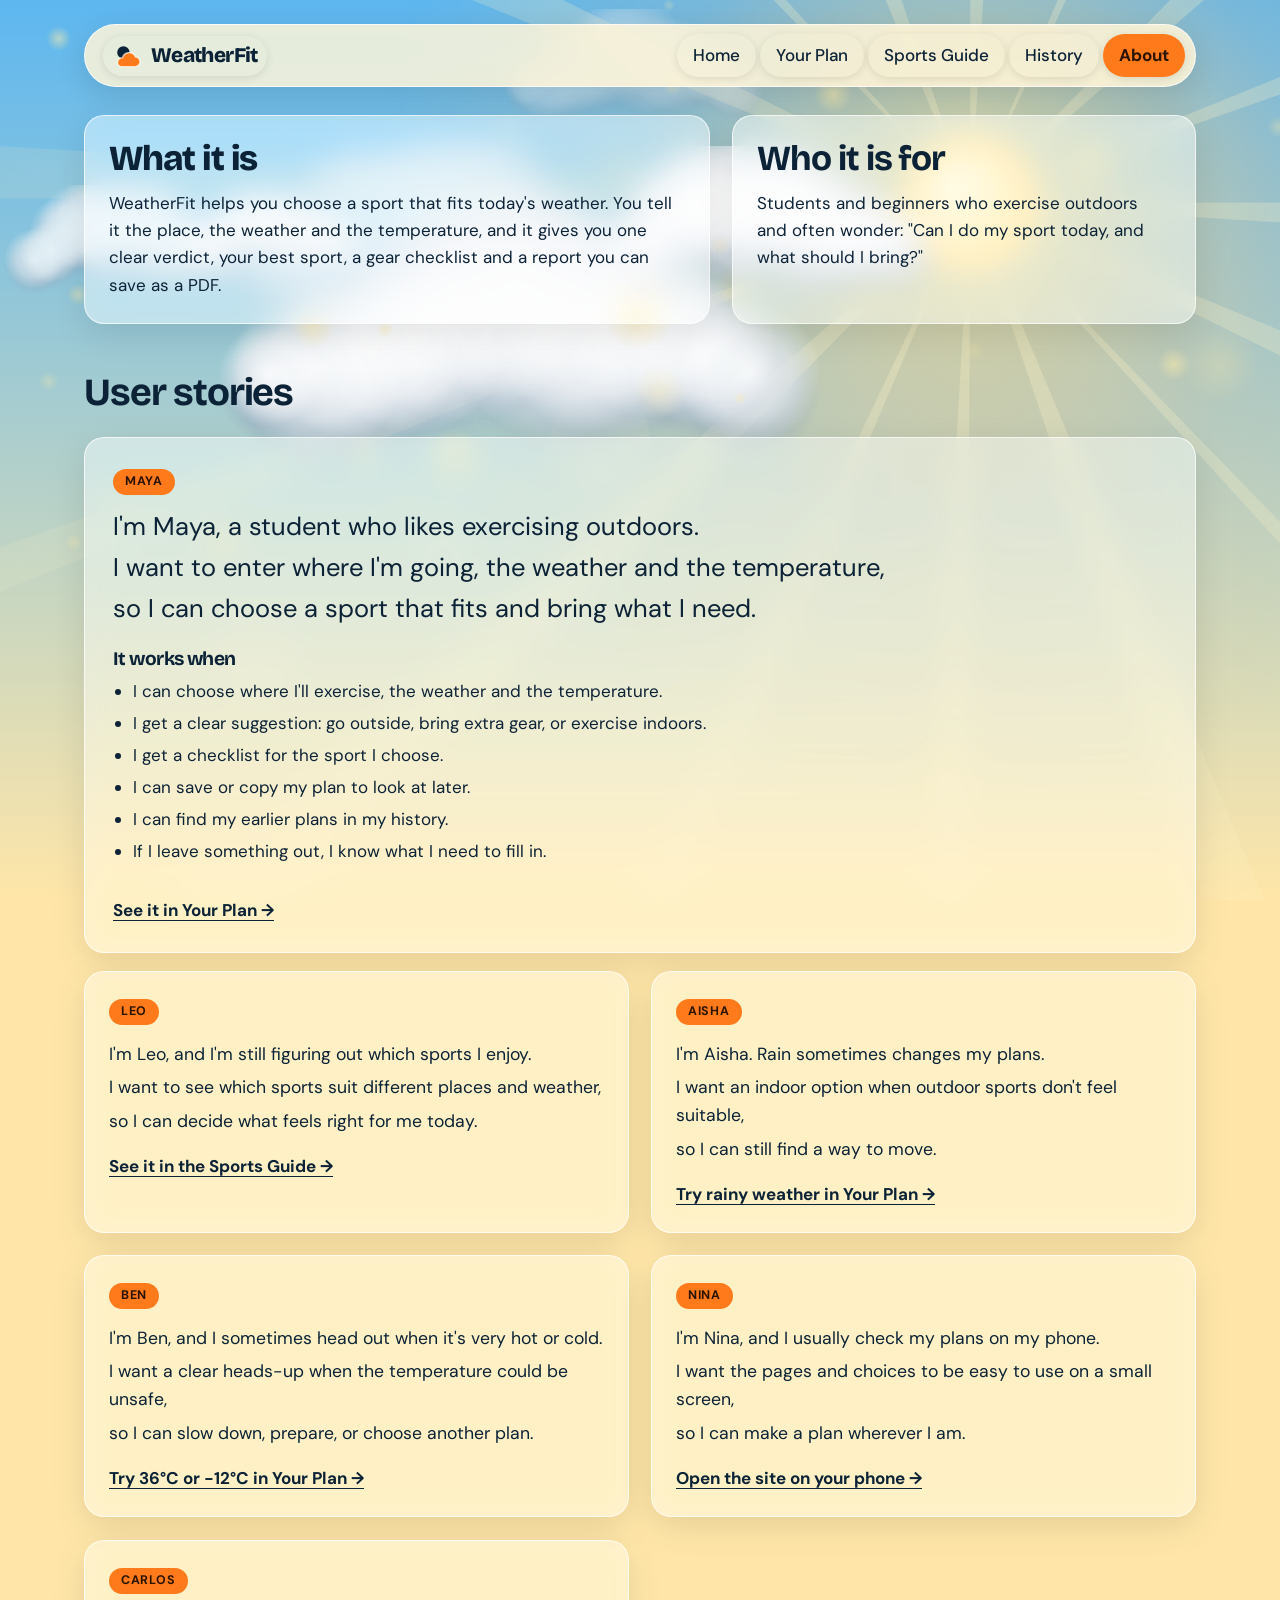
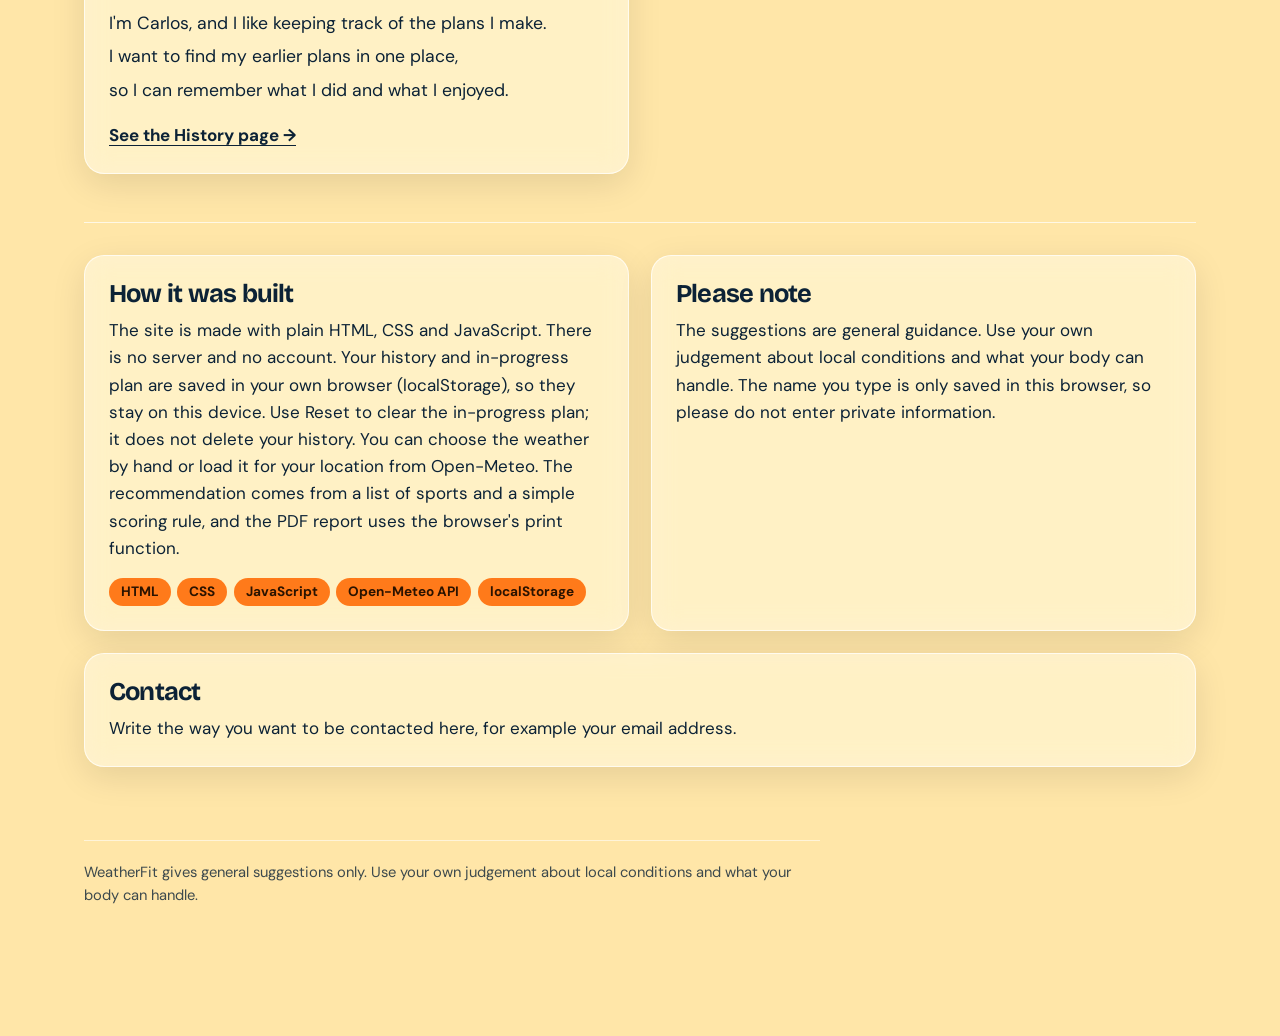
==== commit df10b9ec: "addphoto2" ====
--- a/about.html
+++ b/about.html
@@ -7,6 +7,7 @@
   <meta name="description" content="What WeatherFit is, who it is for, the user stories behind it and how it was built.">
   <script>try{var w=localStorage.getItem("weatherfit-weather");if(w)document.documentElement.dataset.weather=w}catch(e){}</script>
   <link rel="icon" type="image/png" sizes="32x32" href="favicon-32.png">
+    <link rel="apple-touch-icon" sizes="180x180" href="apple-touch-icon.png">
 
   <link rel="stylesheet" href="styles.css">
   <link rel="stylesheet" href="about.css">
